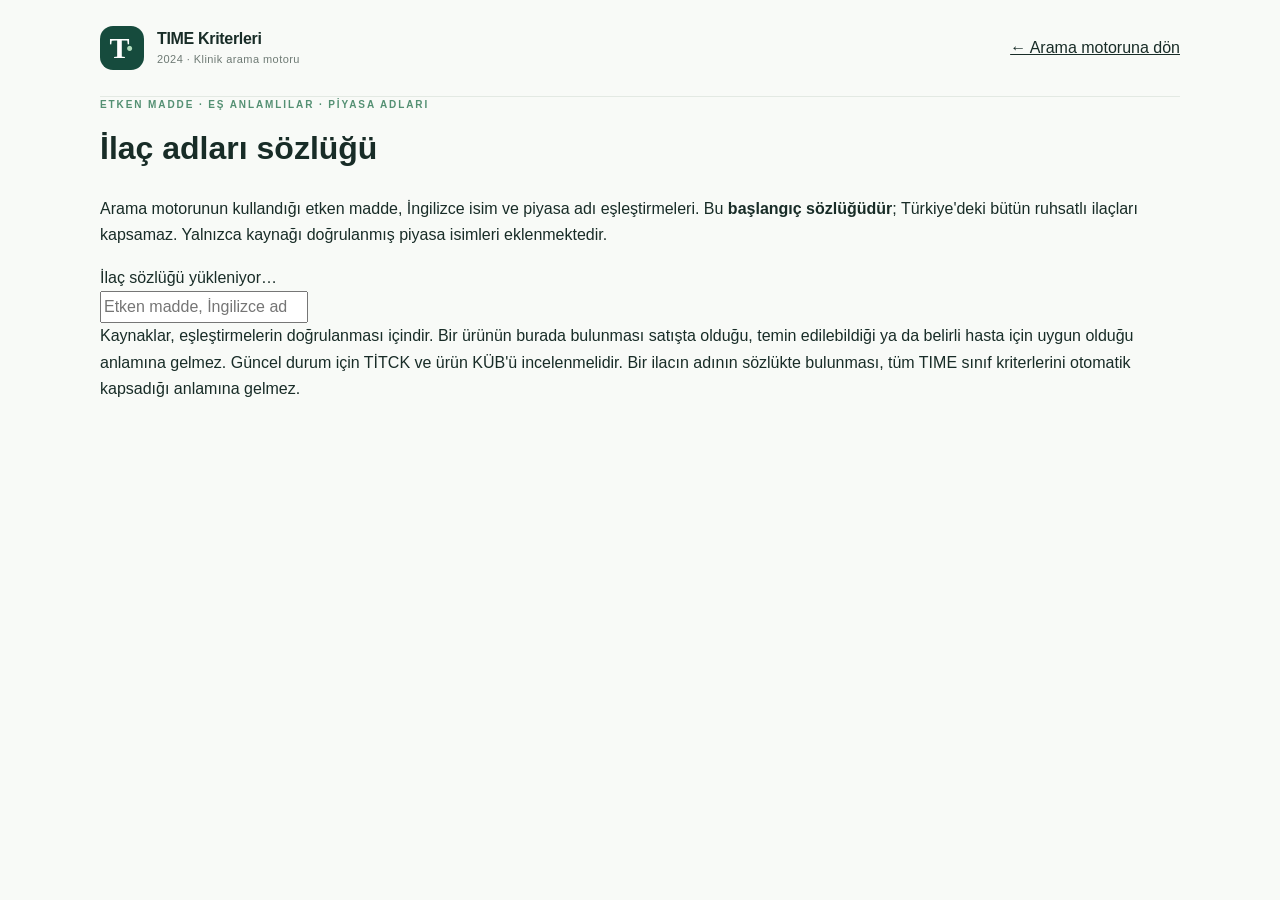
==== ilac-sozlugu.html @ 053f7eee "Add transparent browsable drug ingredient and brand directory" ====
<!doctype html>
<html lang="tr">
<head>
  <meta charset="utf-8">
  <meta name="viewport" content="width=device-width,initial-scale=1">
  <meta name="theme-color" content="#164b3d">
  <title>İlaç Adları Sözlüğü | TIME Kriterleri</title>
  <link rel="stylesheet" href="./styles.css">
  <script src="./directory.js" defer></script>
</head>
<body>
 <div class="page-shell">
  <header class="site-header">
   <a class="brand" href="./"><span class="brand-symbol" aria-hidden="true">T<span class="brand-dot">·</span></span><span class="brand-name"><strong>TIME Kriterleri</strong><small>2024 · Klinik arama motoru</small></span></a>
   <a class="directory-back" href="./">← Arama motoruna dön</a>
  </header>
  <main class="directory-main">
   <p class="eyebrow">ETKEN MADDE · EŞ ANLAMLILAR · PİYASA ADLARI</p>
   <h1 class="directory-title">İlaç adları sözlüğü</h1>
   <p class="directory-lead">Arama motorunun kullandığı etken madde, İngilizce isim ve piyasa adı eşleştirmeleri. Bu <strong>başlangıç sözlüğüdür</strong>; Türkiye'deki bütün ruhsatlı ilaçları kapsamaz. Yalnızca kaynağı doğrulanmış piyasa isimleri eklenmektedir.</p>
   <div class="directory-count" id="dictionary-count" aria-live="polite">İlaç sözlüğü yükleniyor…</div>
   <label class="sr-only" for="dictionary-search">İlaç sözlüğünde ara</label>
   <input id="dictionary-search" class="directory-input" type="search" placeholder="Etken madde, İngilizce ad veya piyasa adı ara...">
   <div id="dictionary-results" class="directory-results"></div>
   <p class="directory-caveat">Kaynaklar, eşleştirmelerin doğrulanması içindir. Bir ürünün burada bulunması satışta olduğu, temin edilebildiği ya da belirli hasta için uygun olduğu anlamına gelmez. Güncel durum için TİTCK ve ürün KÜB'ü incelenmelidir. Bir ilacın adının sözlükte bulunması, tüm TIME sınıf kriterlerini otomatik kapsadığı anlamına gelmez.</p>
  </main>
 </div>
</body>
</html>
---- styles.css ----
:root{color-scheme:light;--ink:#182c27;--muted:#6e7a74;--deep:#164b3d;--green:#167552;--green-wash:#edf7f1;--red:#a24742;--red-wash:#fdf0ee;--line:#e3e9e3;--paper:#f8faf7;--white:#fff;--shadow:0 12px 30px rgba(21,56,43,.055);font-family:Inter,ui-sans-serif,-apple-system,BlinkMacSystemFont,"Segoe UI",sans-serif;font-synthesis:none}
*{box-sizing:border-box}html{scroll-behavior:smooth}body{margin:0;background:var(--paper);color:var(--ink);line-height:1.65}button,input,select{font:inherit}button{cursor:pointer}a{color:inherit}button:focus-visible,a:focus-visible,input:focus-visible,select:focus-visible,summary:focus-visible{outline:3px solid #79bba5;outline-offset:3px}.sr-only{position:absolute;height:1px;width:1px;overflow:hidden;clip:rect(0,0,0,0);white-space:nowrap}.skip-link{position:absolute;z-index:999;top:-80px;left:16px;background:#fff;padding:12px}.skip-link:focus{top:12px}.page-shell{max-width:1150px;margin:auto;padding:0 35px}.site-header{display:flex;align-items:center;justify-content:space-between;padding:26px 0;border-bottom:1px solid var(--line)}.brand{display:inline-flex;align-items:center;gap:13px;text-decoration:none}.brand-symbol{height:44px;width:44px;border-radius:13px;background:var(--deep);color:#fff;display:flex;justify-content:center;align-items:center;font-family:Georgia,serif;font-weight:700;font-size:30px;line-height:1;letter-spacing:-4px;padding-right:5px}.brand-dot{font-size:31px;color:#b1ddbd}.brand-name{display:flex;flex-direction:column;line-height:1.25;gap:4px}.brand-name strong{font-size:16px;font-weight:760;letter-spacing:-.02em}.brand-name small{color:var(--muted);font-weight:500;font-size:11px;letter-spacing:.04em}.header-label{display:inline-flex;align-items:center;gap:9px;color:#607b6c;font-size:12px;font-weight:650}.header-label-dot{height:8px;width:8px;border-radius:50%;background:#59a785;box-shadow:0 0 0 4px #e7f3e9}
.hero{padding:78px 0 78px;max-width:820px;margin:auto;text-align:center}.hero-kicker{font-size:11px;letter-spacing:.2em;font-weight:800;color:var(--green);display:flex;align-items:center;justify-content:center;gap:12px}.kicker-line{display:inline-block;height:1px;width:23px;background:var(--green)}h1,h2,h3,p{margin-top:0}.hero h1{font-family:Georgia,"Times New Roman",serif;font-size:clamp(43px,6.1vw,71px);line-height:1.13;letter-spacing:-.047em;font-weight:500;margin:21px 0 21px}.hero h1 em{font-weight:400;color:var(--deep)}.hero-intro{max-width:660px;margin:0 auto 31px;color:#66766e;font-size:15px;line-height:1.82}.search-wrap{height:66px;display:flex;align-items:center;gap:13px;padding:0 17px 0 22px;box-shadow:0 16px 35px rgba(33,65,45,.08);background:#fff;border:1px solid #cdded5;border-radius:15px;transition:border-color .2s,box-shadow .2s}.search-wrap:focus-within{border-color:#348965;box-shadow:0 0 0 4px #dff1e7,0 16px 35px rgba(33,65,45,.07)}.search-icon{height:23px;width:23px;color:#4a9072;flex:none}#query{min-width:0;flex:1;background:transparent;border:0;outline:none;font-size:16px;color:var(--ink)}#query::-webkit-search-cancel-button{display:none}#query::placeholder{color:#98aaa0}.shortcut{font-family:inherit;font-size:11px;color:#84958b;border:1px solid #e2e9e2;border-radius:5px;padding:2px 7px;white-space:nowrap}.clear-button{background:#edf3ee;color:#536b5b;border:0;border-radius:8px;font-size:23px;width:32px;height:32px;line-height:25px}.example-line{display:flex;justify-content:center;align-items:center;gap:9px;flex-wrap:wrap;margin-top:17px;color:#8b988f;font-size:12px}.query-example{border:1px solid #e0e9e1;border-radius:100px;padding:4px 11px;color:#496956;background:#fff;font-size:12px}.query-example:hover{background:#eff7f0}
.library{padding-bottom:95px}.library-heading{display:flex;align-items:end;justify-content:space-between;gap:15px;margin-bottom:25px}.eyebrow{font-size:10px;letter-spacing:.19em;color:#549073;font-weight:800;margin-bottom:8px}.library-heading h2{font-family:Georgia,serif;letter-spacing:-.025em;font-weight:500;font-size:33px;line-height:1.2;margin:0}.source-label{font-size:12px;color:#89968d}.segment-bar{display:flex;flex-wrap:wrap;gap:8px;margin-bottom:22px}.segment{display:flex;align-items:center;gap:9px;border:1px solid #dee7df;background:#fff;padding:12px 18px;border-radius:11px;color:#63736a;font-size:13px;font-weight:700;transition:all .18s}.segment:hover{border-color:#accfbb}.segment.active{background:var(--deep);border-color:var(--deep);color:#fff;box-shadow:0 6px 15px rgba(20,75,61,.12)}.segment>span:last-child{border-radius:6px;background:rgba(25,75,56,.06);padding:1px 7px;font-size:11px}.segment.active>span:last-child{background:rgba(255,255,255,.15)}.segment-indicator{width:7px;height:7px;border-radius:50%;display:inline-block}.segment-indicator.stop{background:#d47f74}.segment-indicator.start{background:#5cbd87}.toolbar{min-height:60px;display:flex;align-items:end;gap:12px;margin-bottom:17px}.filter-label{font-size:11px;color:#6b8072;font-weight:700;display:flex;flex-direction:column;gap:4px}.filter-label select{border:1px solid #dfe7df;border-radius:9px;background:#fff;color:#345045;padding:10px 35px 10px 12px;font-size:13px;min-width:220px;max-width:300px;cursor:pointer}.result-count{margin:auto 0 10px auto;font-size:12px;color:#74847b;font-weight:600;white-space:nowrap}.results{display:grid;grid-template-columns:1fr;gap:14px}.criterion-card{scroll-margin-top:30px;border:1px solid #e3e9e3;background:#fff;border-radius:15px;padding:24px 27px 18px;box-shadow:var(--shadow);transition:border-color .18s,transform .18s}.criterion-card:hover{border-color:#c9d9ce;transform:translateY(-1px)}.criterion-header{display:flex;align-items:center;justify-content:space-between;gap:12px;flex-wrap:wrap;margin-bottom:16px}.criterion-heading{display:flex;align-items:center;flex-wrap:wrap;gap:10px}.type-tag{font-size:10px;border-radius:6px;letter-spacing:.05em;font-weight:850;padding:5px 9px;line-height:1.2}.type-tag.stop{background:var(--red-wash);color:var(--red)}.type-tag.start{background:var(--green-wash);color:var(--green)}.criterion-code{font-weight:820;letter-spacing:-.015em;font-size:15px;color:#284338}.criterion-meta{font-size:11px;color:#89958d;font-weight:600}.criterion-text{font-size:14px;line-height:1.82;color:#283d34;margin:0 0 14px;white-space:normal}.note-block{border-left:3px solid #b0cbbb;background:#f6faf6;border-radius:0 8px 8px 0;padding:11px 16px;margin:16px 0;font-size:12px;line-height:1.75;color:#52695b}.note-heading{font-size:10px;letter-spacing:.08em;text-transform:uppercase;color:#517b60;font-weight:850;margin:0 0 6px}.note-block ul{margin:0;padding-left:18px}.note-block li+li{margin-top:6px}.card-bottom{border-top:1px solid #edf0ec;margin-top:15px;padding-top:12px;display:flex;justify-content:space-between;align-items:center;gap:10px;flex-wrap:wrap}.reference-detail summary{list-style:none;color:#567664;font-size:12px;font-weight:650;cursor:pointer}.reference-detail summary::-webkit-details-marker{display:none}.reference-detail summary:after{content:"  +";font-weight:800}.reference-detail[open] summary:after{content:"  −"}.reference-detail[open]{flex-basis:100%;order:3}.references{margin:13px 0 8px;padding-left:20px;font-size:11px;line-height:1.6;color:#6f8274;word-break:break-word}.references li+li{margin-top:7px}.card-actions{display:flex;align-items:center;gap:14px}.card-action{border:0;background:transparent;color:#5d796a;font-size:11px;font-weight:700;padding:6px 0}.card-action:hover{text-decoration:underline;color:var(--deep)}.copy-feedback{font-size:11px;color:var(--green);font-weight:650}.show-more{display:block;margin:27px auto 0;border:1px solid #b9cdbf;border-radius:11px;padding:12px 24px;background:#fff;color:var(--deep);font-size:13px;font-weight:750}.show-more:hover{background:#ecf7f0}.show-more[hidden],.clear-button[hidden]{display:none}.empty-state{text-align:center;padding:55px 20px;border:1px dashed #cfddd0;background:#fff;border-radius:14px}.empty-icon{font-family:Georgia,serif;font-size:40px;color:#9abca6}.empty-state h3{font-size:18px;font-weight:700;margin-bottom:6px}.empty-state p{color:#7a887e;font-size:13px;margin:0}.site-footer{padding:28px 0 45px;border-top:1px solid var(--line);display:grid;grid-template-columns:1fr 1.4fr;gap:35px;color:#75847a;font-size:12px}.site-footer strong{color:#385749}.site-footer p{margin:5px 0 0}.disclaimer{font-size:11px;line-height:1.7}
@media(max-width:760px){.page-shell{padding:0 19px}.site-header{padding:18px 0}.header-label{display:none}.hero{padding:63px 0 55px}.hero h1{font-size:clamp(42px,9vw,60px)}.hero-intro{font-size:14px}.shortcut{display:none}.search-wrap{height:61px}.library-heading{align-items:start;flex-direction:column}.library-heading h2{font-size:29px}.toolbar{flex-wrap:wrap;align-items:end}.filter-label{flex:1;min-width:150px}.filter-label select{min-width:0;max-width:none;width:100%}.result-count{flex-basis:100%;margin:3px 0 0}.segment{flex:1;justify-content:center;padding:11px 10px;min-width:110px}.criterion-card{padding:20px 18px 14px}.criterion-header{align-items:start}.criterion-meta{width:100%}.site-footer{grid-template-columns:1fr;gap:18px}.library{padding-bottom:65px}}
@media(max-width:480px){.brand-name strong{font-size:15px}.brand-symbol{height:39px;width:39px}.segment{font-size:11px;gap:5px;min-width:0}.segment>span:last-child{font-size:10px;padding:1px 4px}.criterion-text{font-size:13.5px}.search-wrap{padding:0 14px}.card-actions{gap:10px}}
@media(prefers-reduced-motion:reduce){html{scroll-behavior:auto}*,*::before,*::after{transition:none!important}}

/* Search suggestions, intentionally styled as choices rather than silent corrections. */
.hero{position:relative}
.suggestions{position:relative;z-index:4;text-align:left;max-width:820px;margin:7px 0 0;background:#fff;border:1px solid #d4e5d9;border-radius:12px;box-shadow:0 15px 30px rgba(24,56,37,.08);overflow:hidden}
.suggestions[hidden],.match-note[hidden]{display:none}
.suggestions-caption{font-size:10px;letter-spacing:.12em;font-weight:800;color:#739382;padding:13px 17px 6px}
.suggestion-option{border:0;border-top:1px solid #f0f3ef;display:flex;align-items:center;justify-content:space-between;gap:10px;background:#fff;padding:10px 17px;width:100%;text-align:left;color:#214c38}
.suggestion-option strong{font-size:13px}
.suggestion-option small{font-size:11px;color:#718779}
.suggestion-option:hover,.suggestion-option:focus-visible{background:#eef7f0}
.match-note{border:1px solid #d2e5d9;border-radius:11px;padding:12px 15px;background:#eff7f1;color:#365d49;margin:-1px 0 16px;font-size:13px;line-height:1.7}
.match-note strong{color:#20543d}
.did-you-mean{margin-left:8px;margin-bottom:3px;border:1px solid #a8c8b3;background:#fff;color:#1d6944;padding:4px 10px;border-radius:7px;font-weight:700;font-size:12px}
.did-you-mean:hover{background:#dbefdf}
@media(max-width:760px){.suggestion-option{align-items:start;flex-direction:column;gap:1px}.suggestion-option small{font-size:10px}}
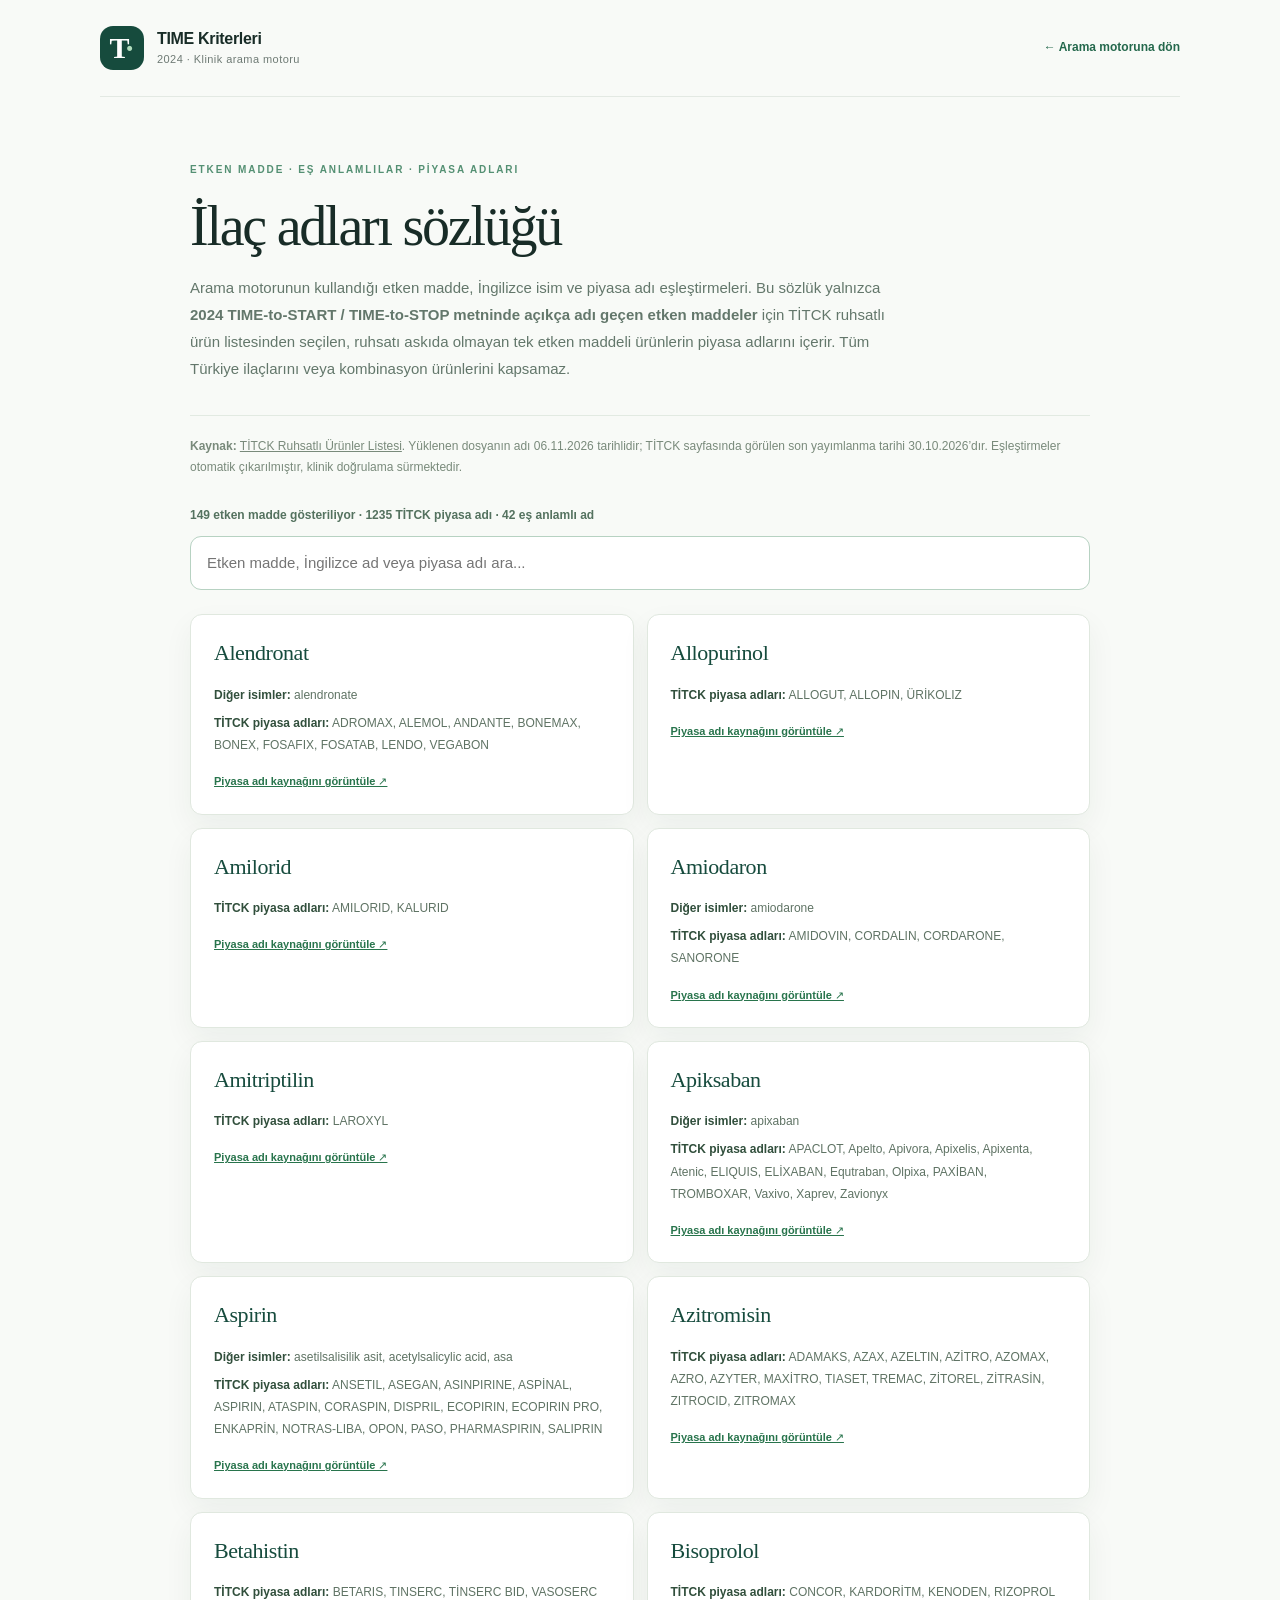
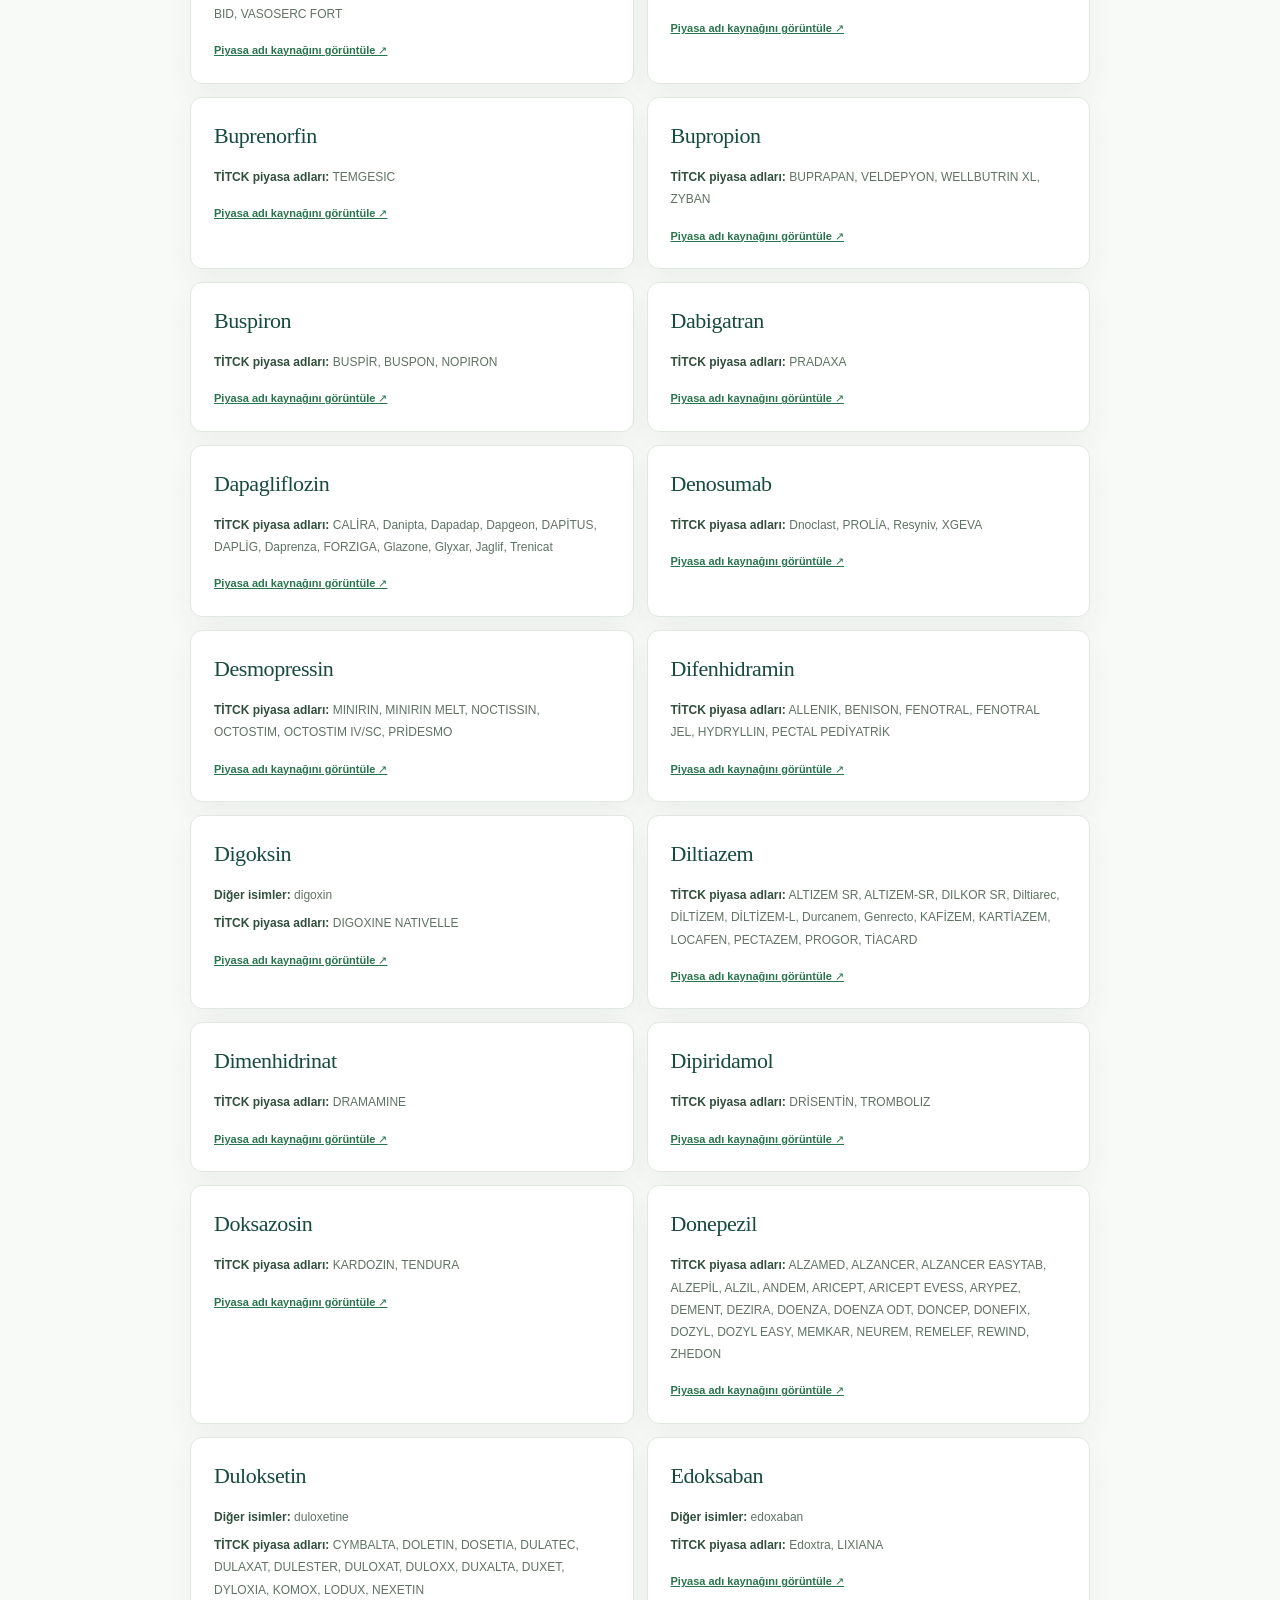
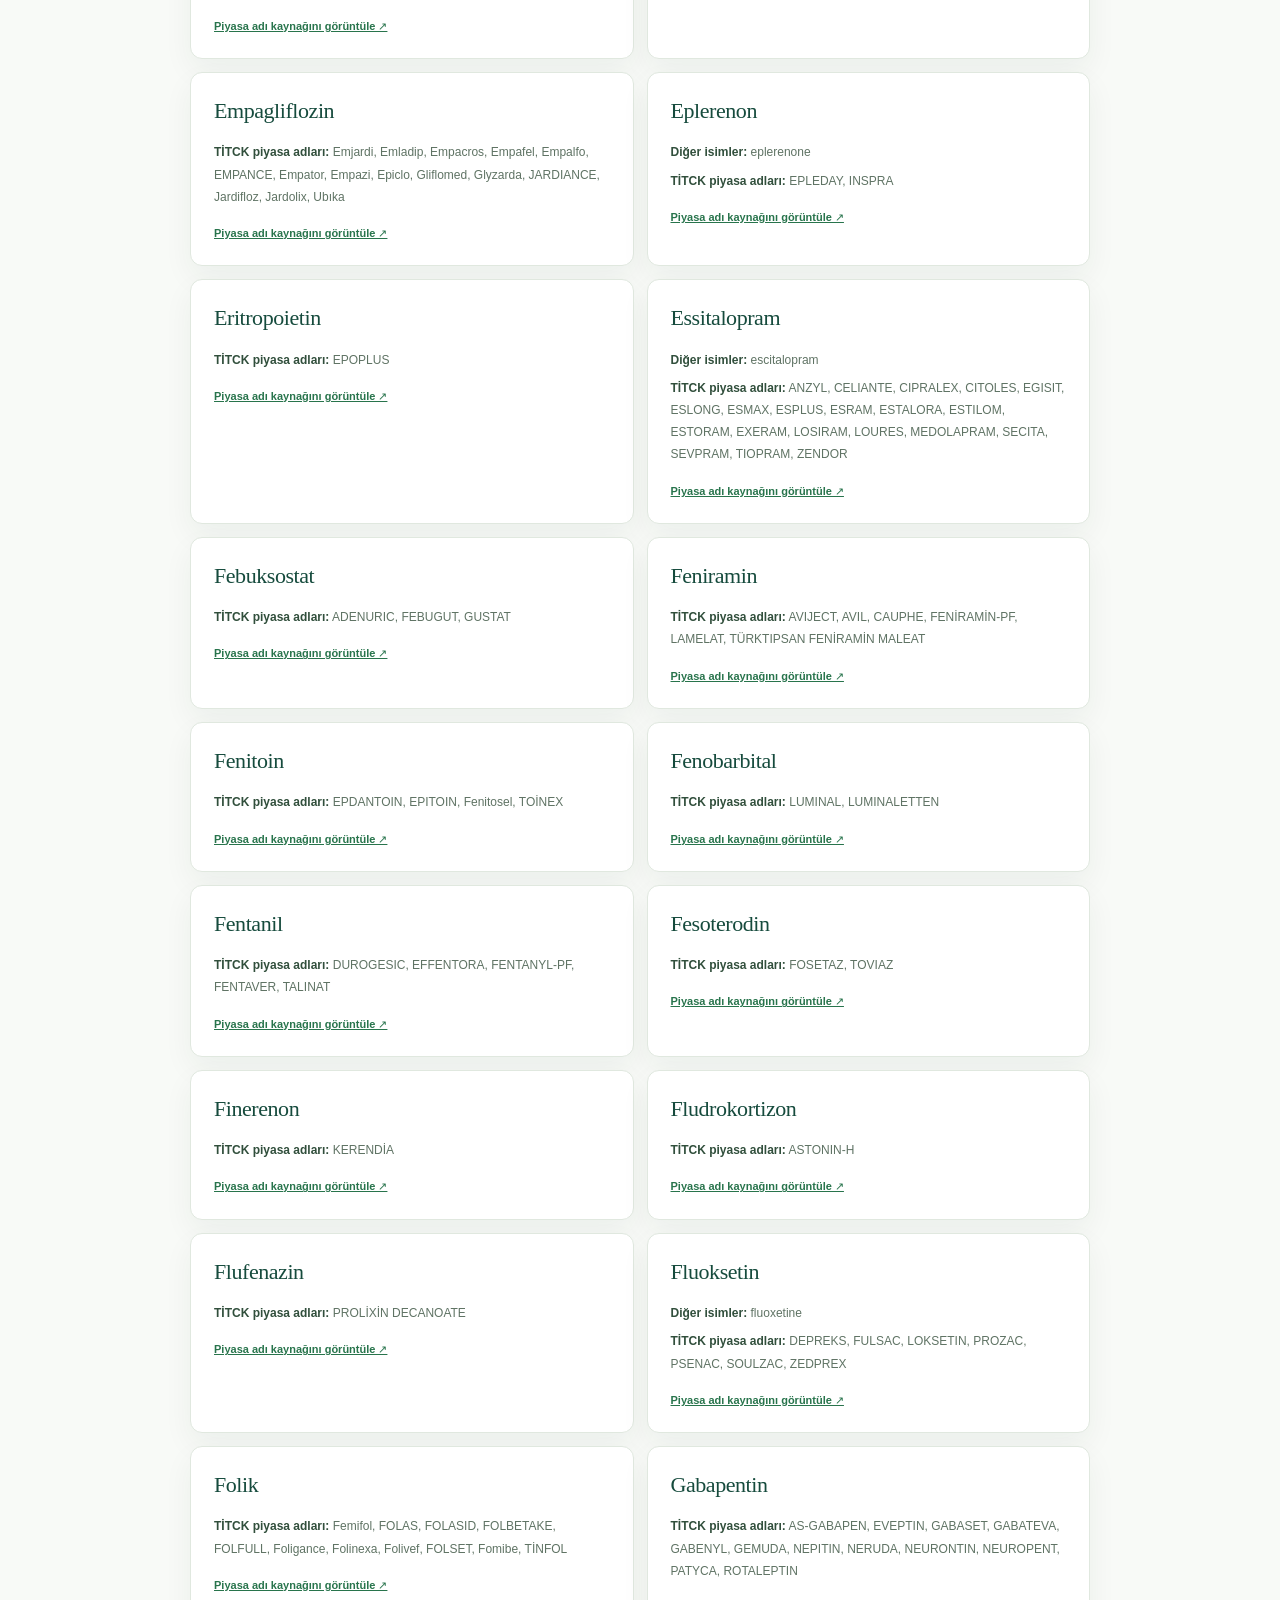
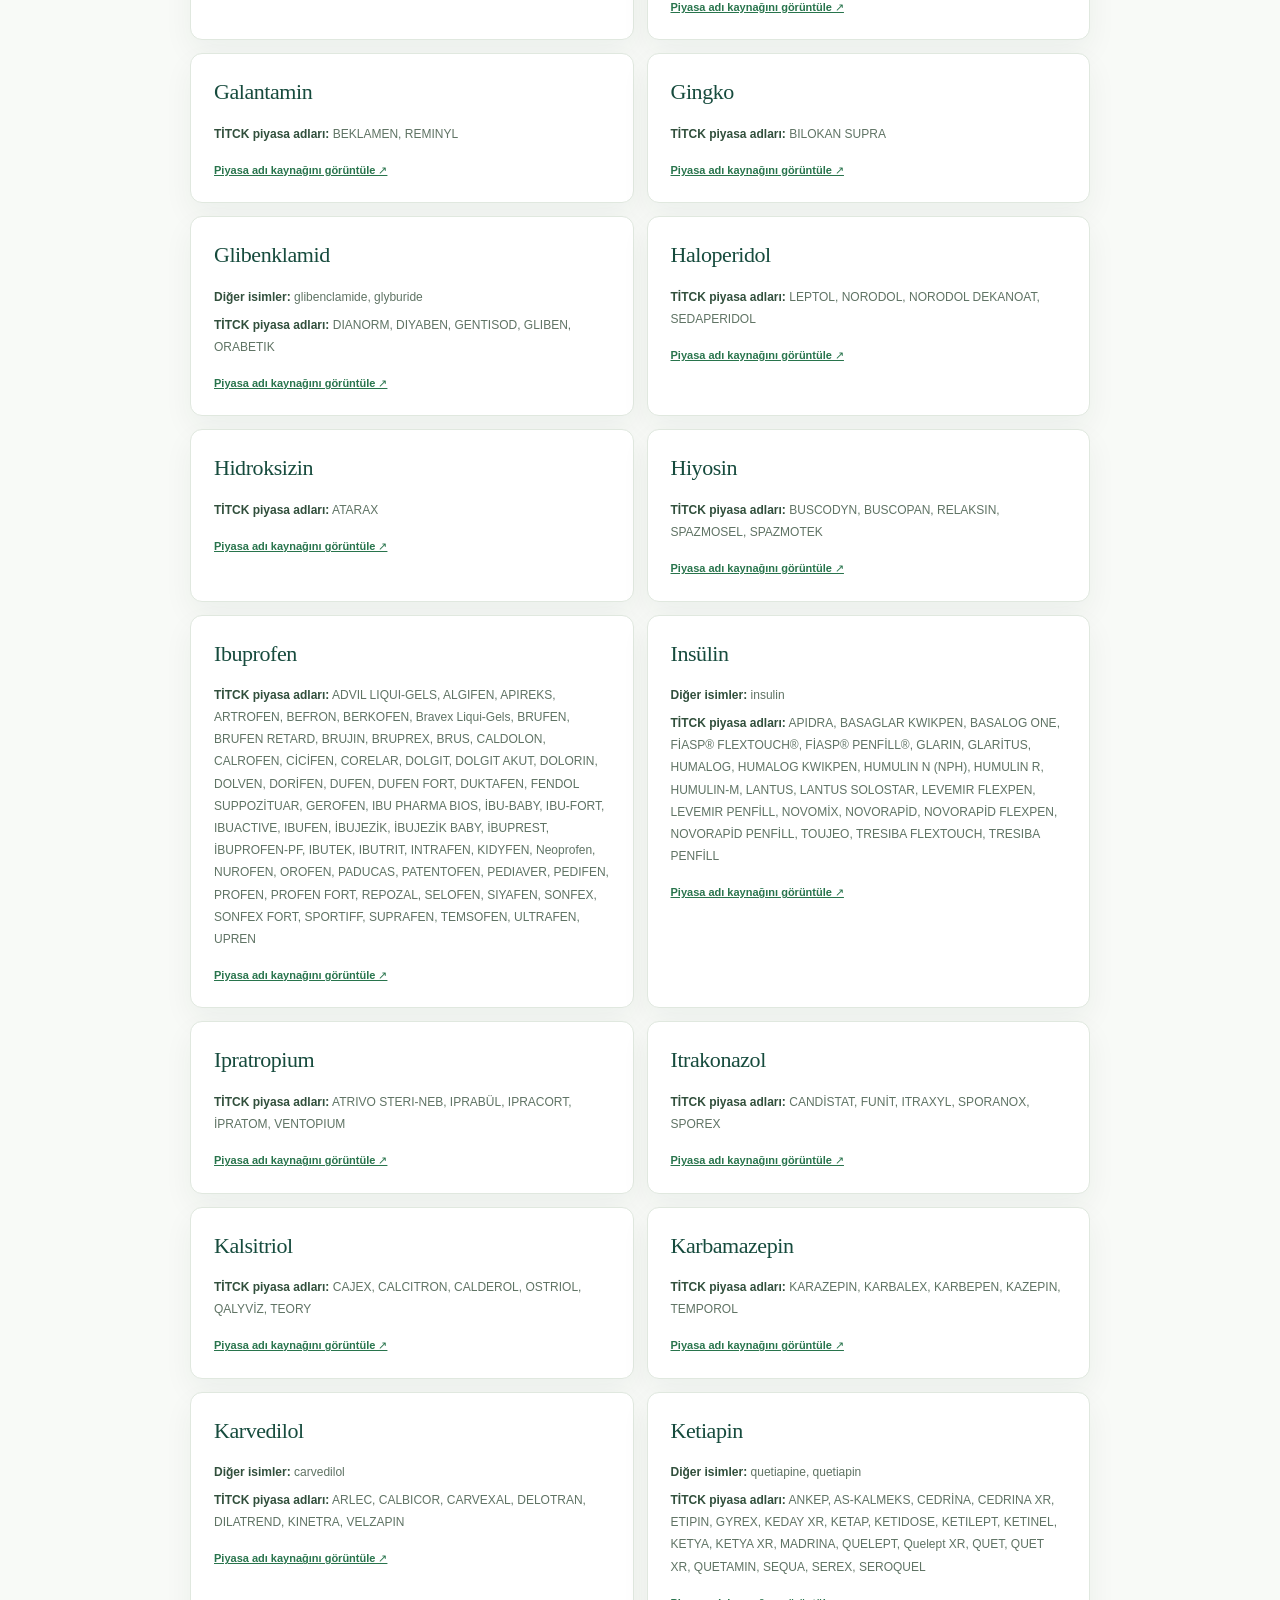
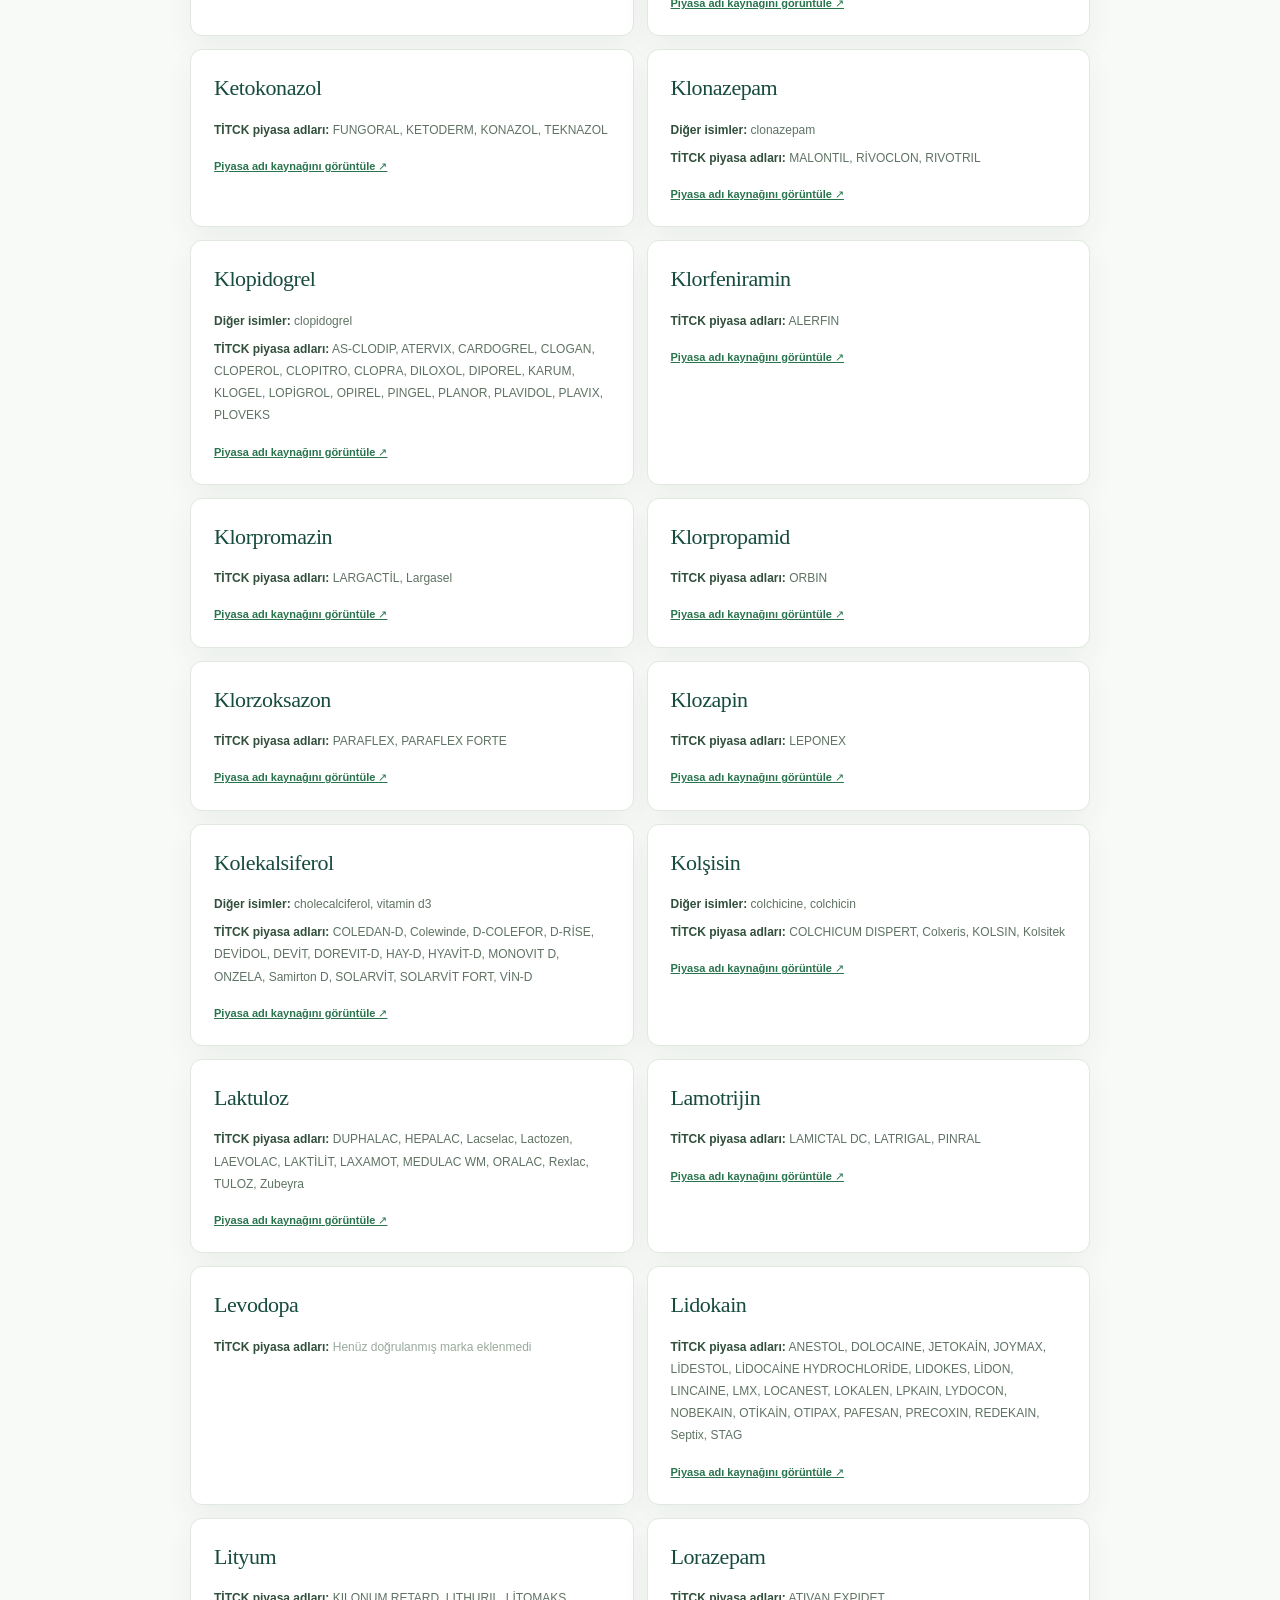
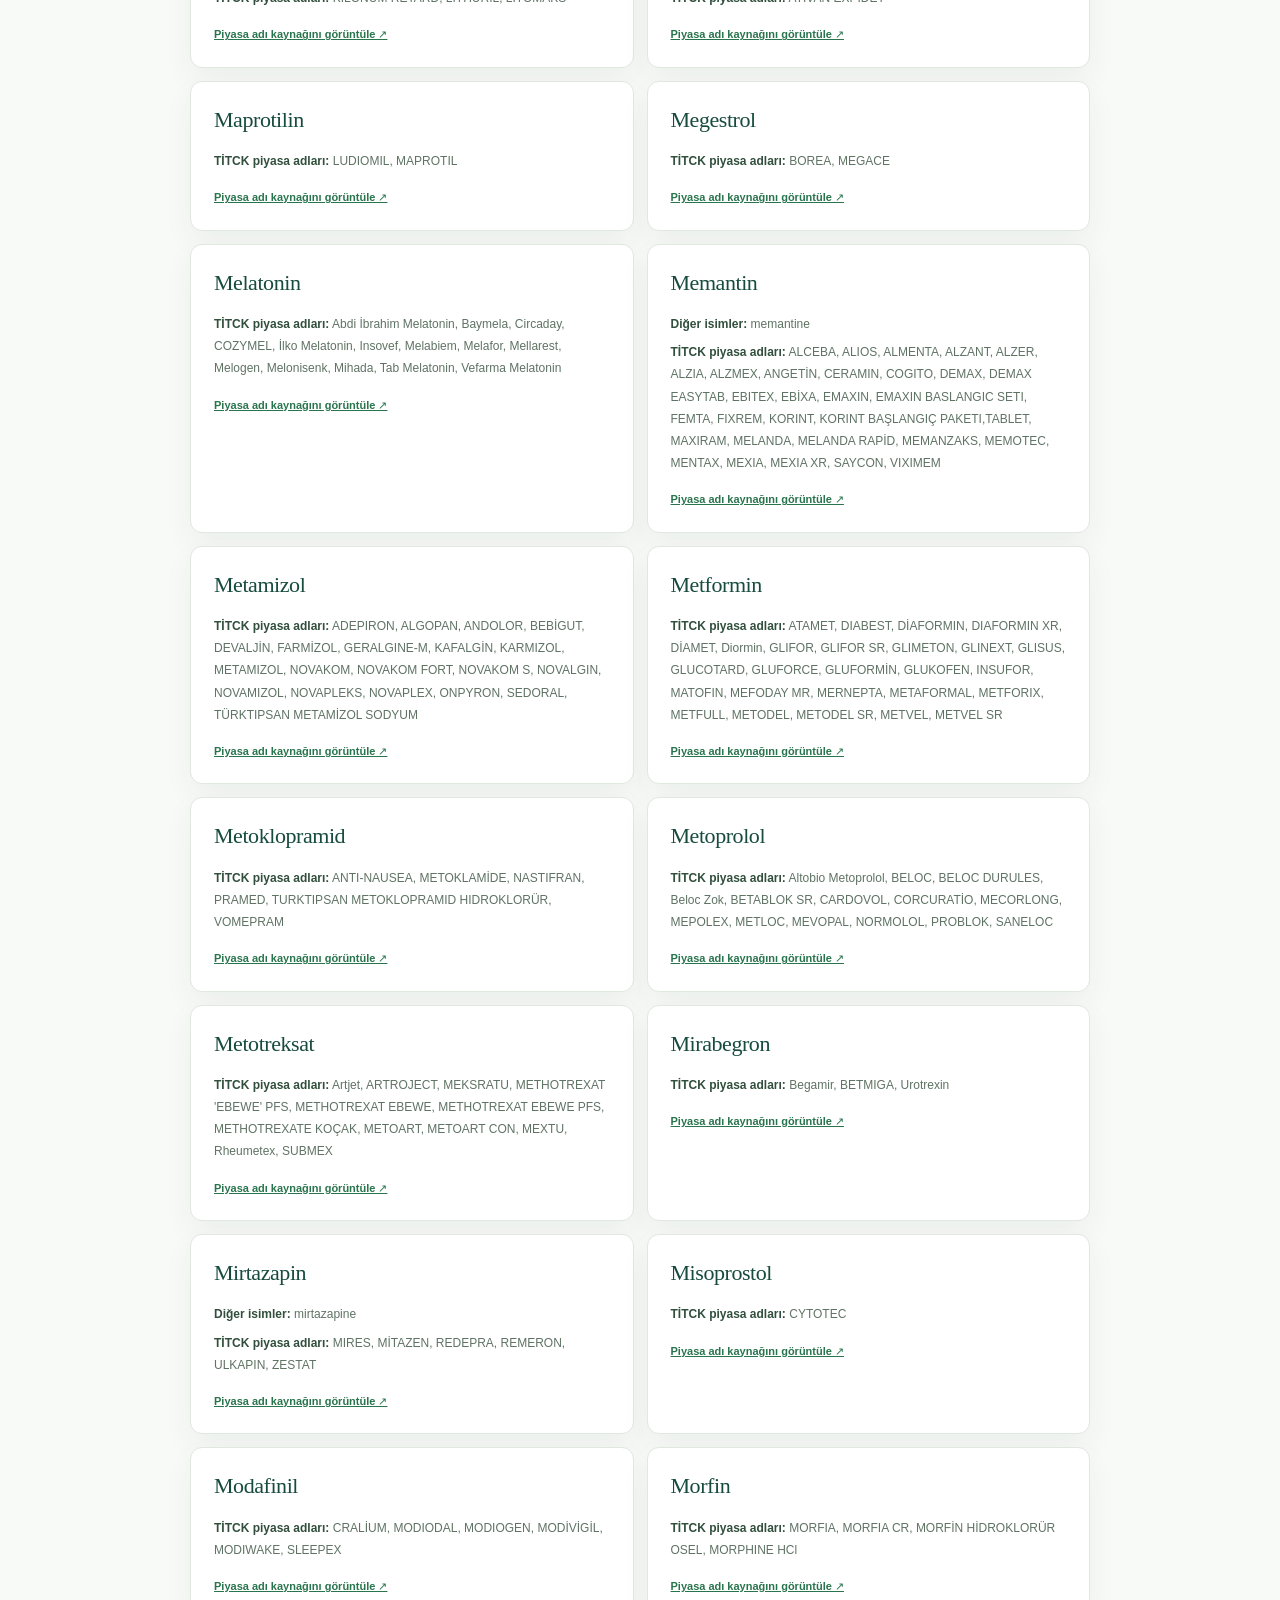
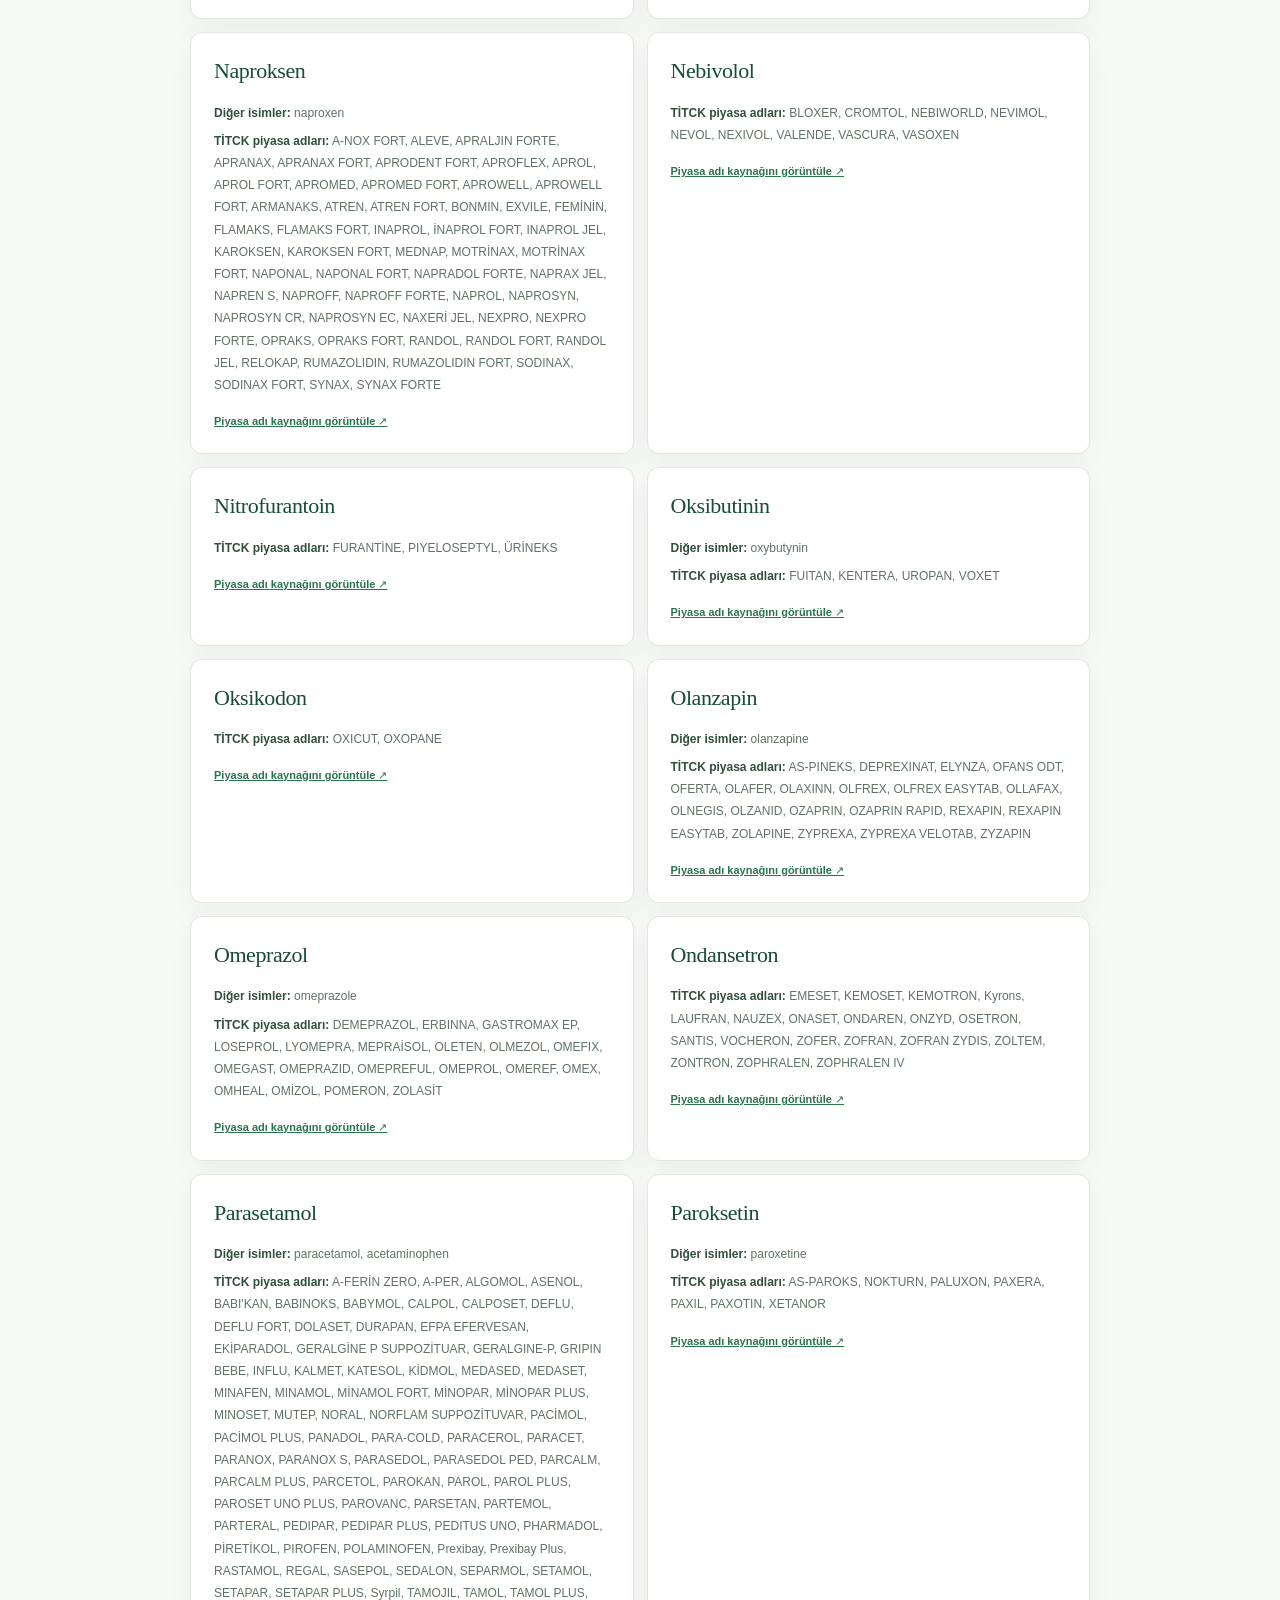
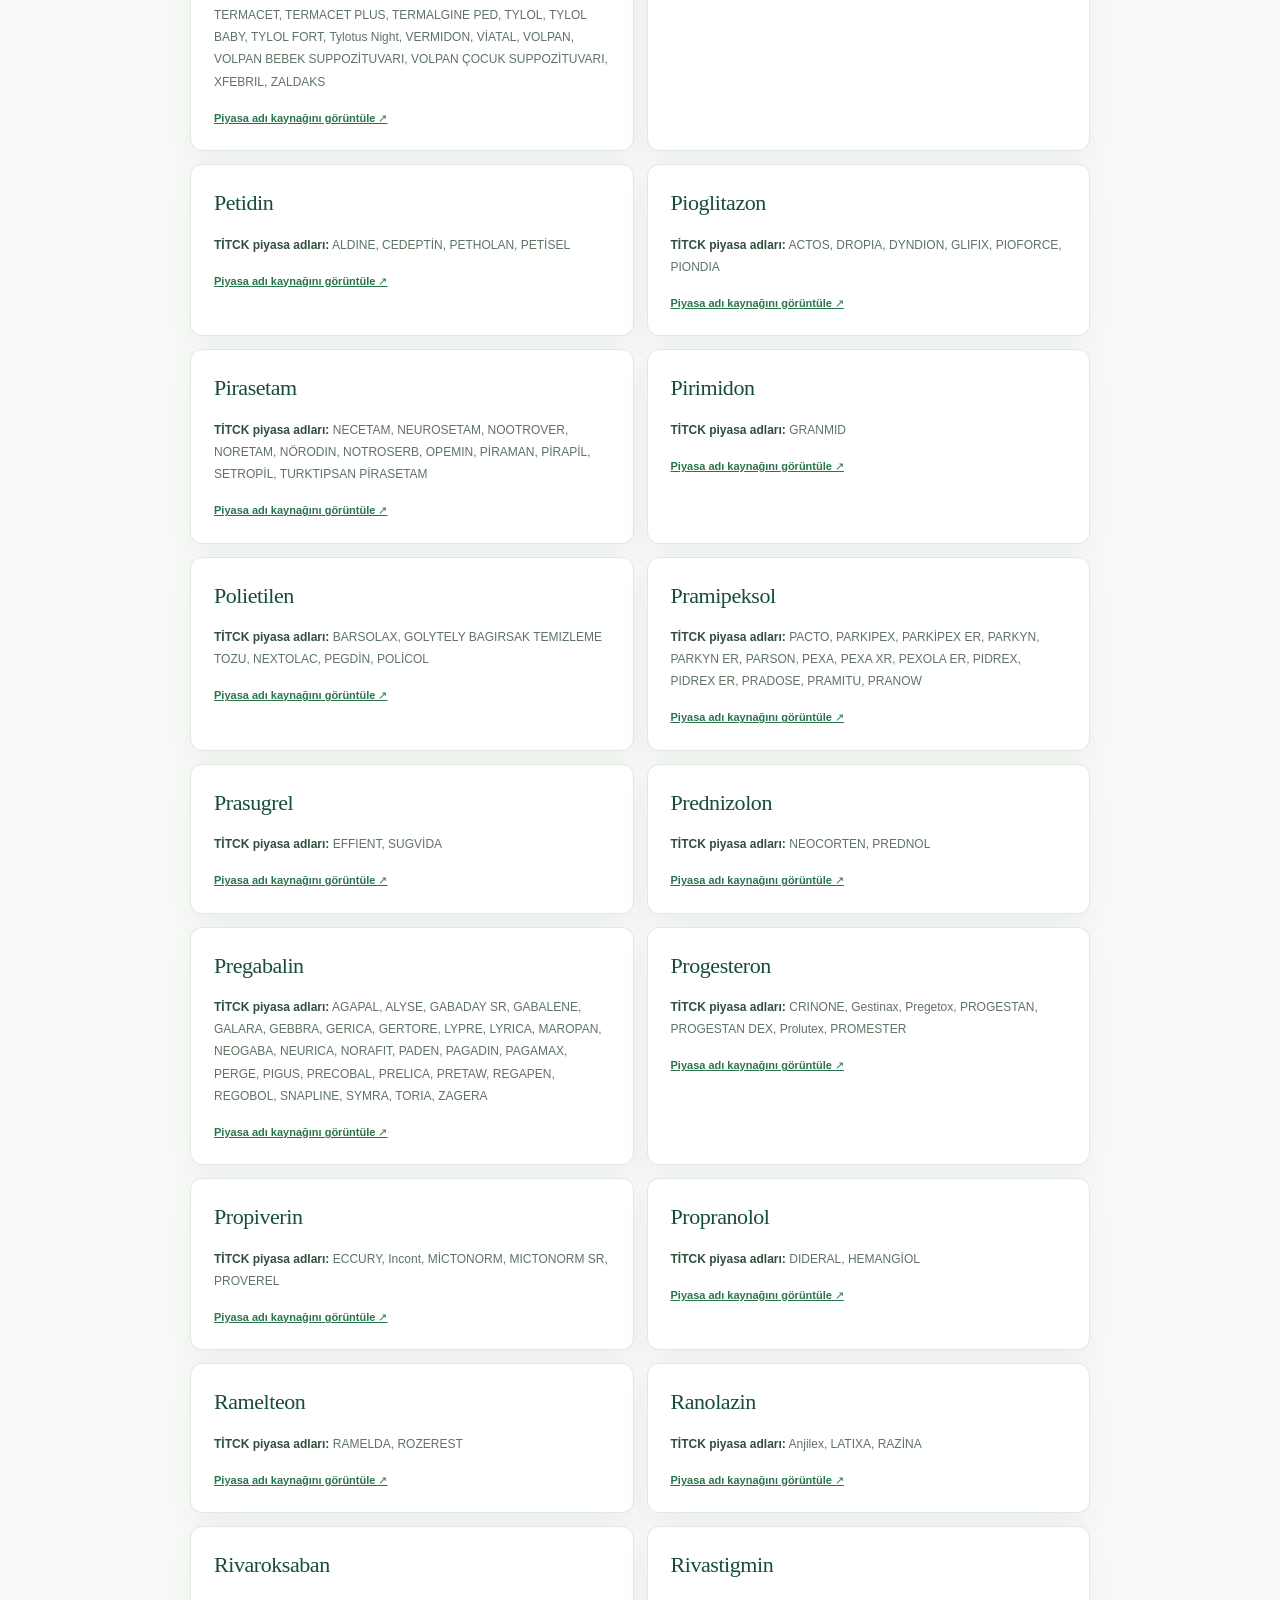
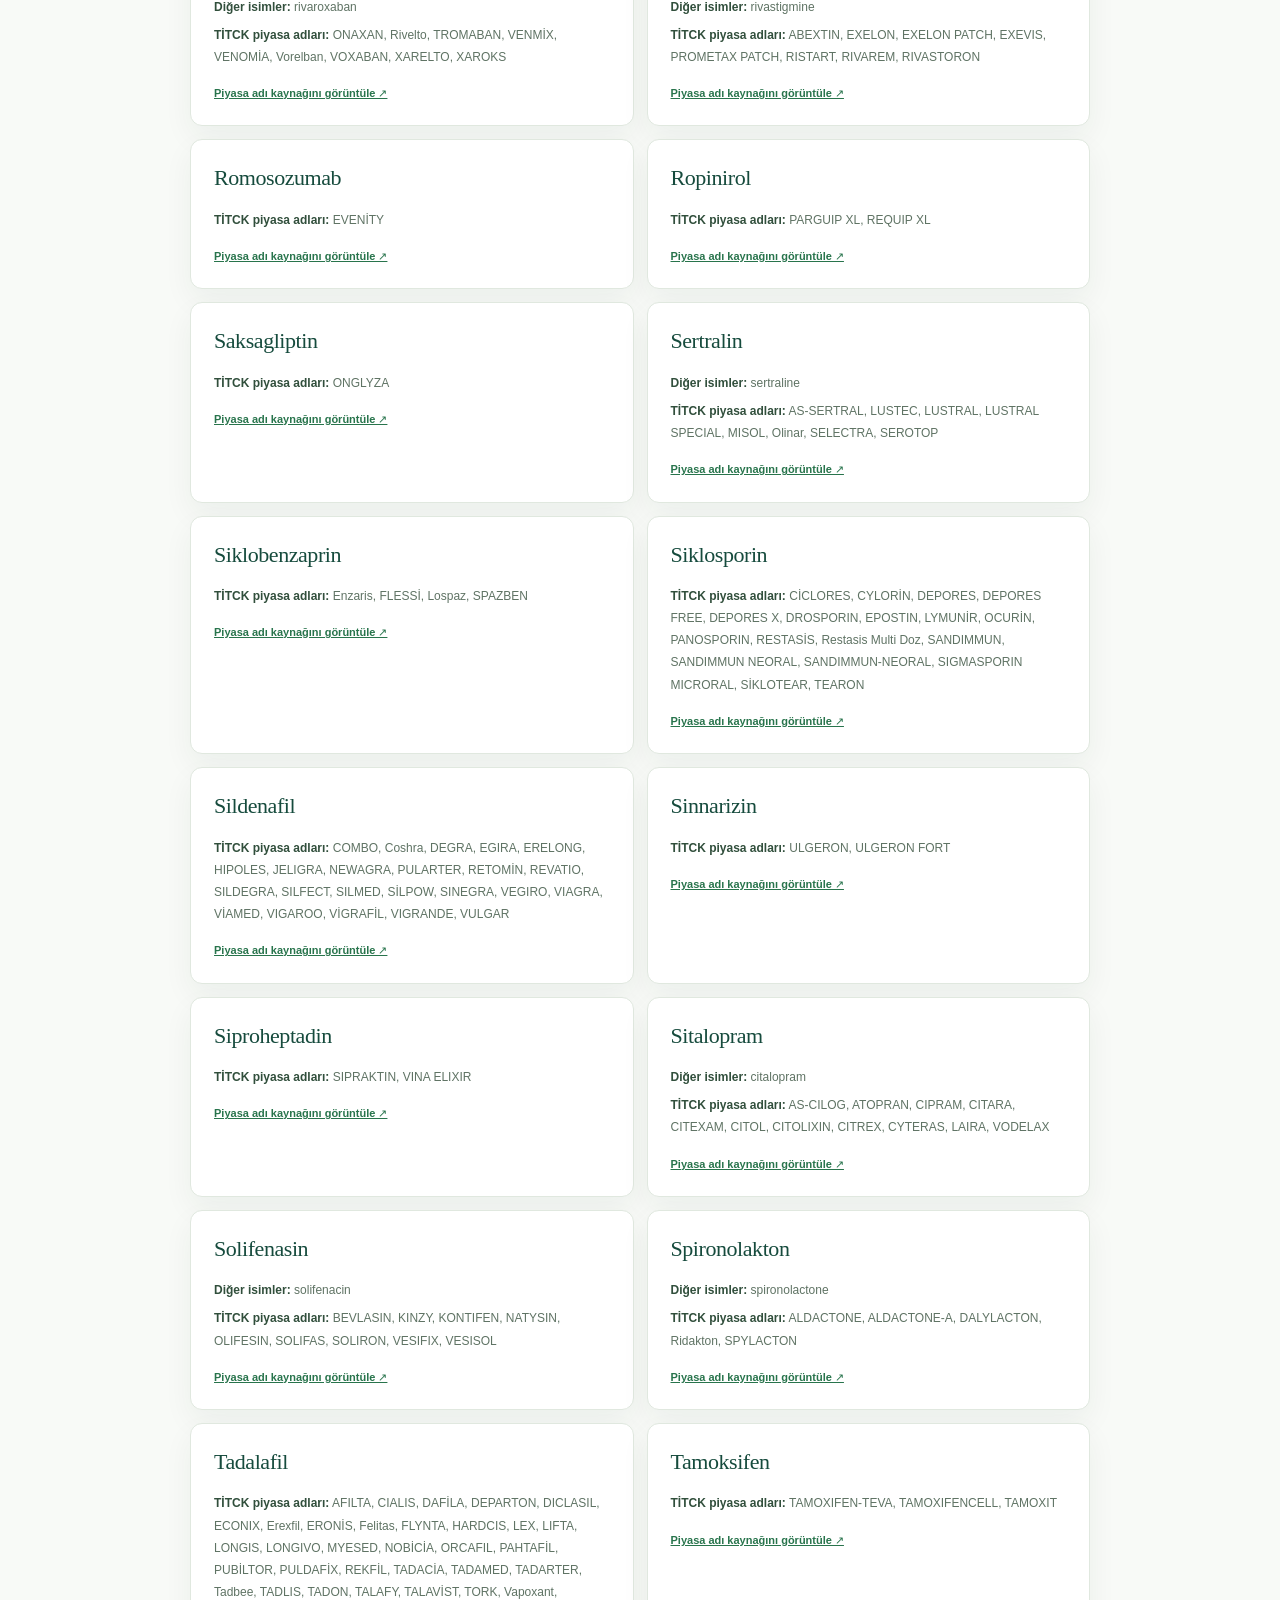
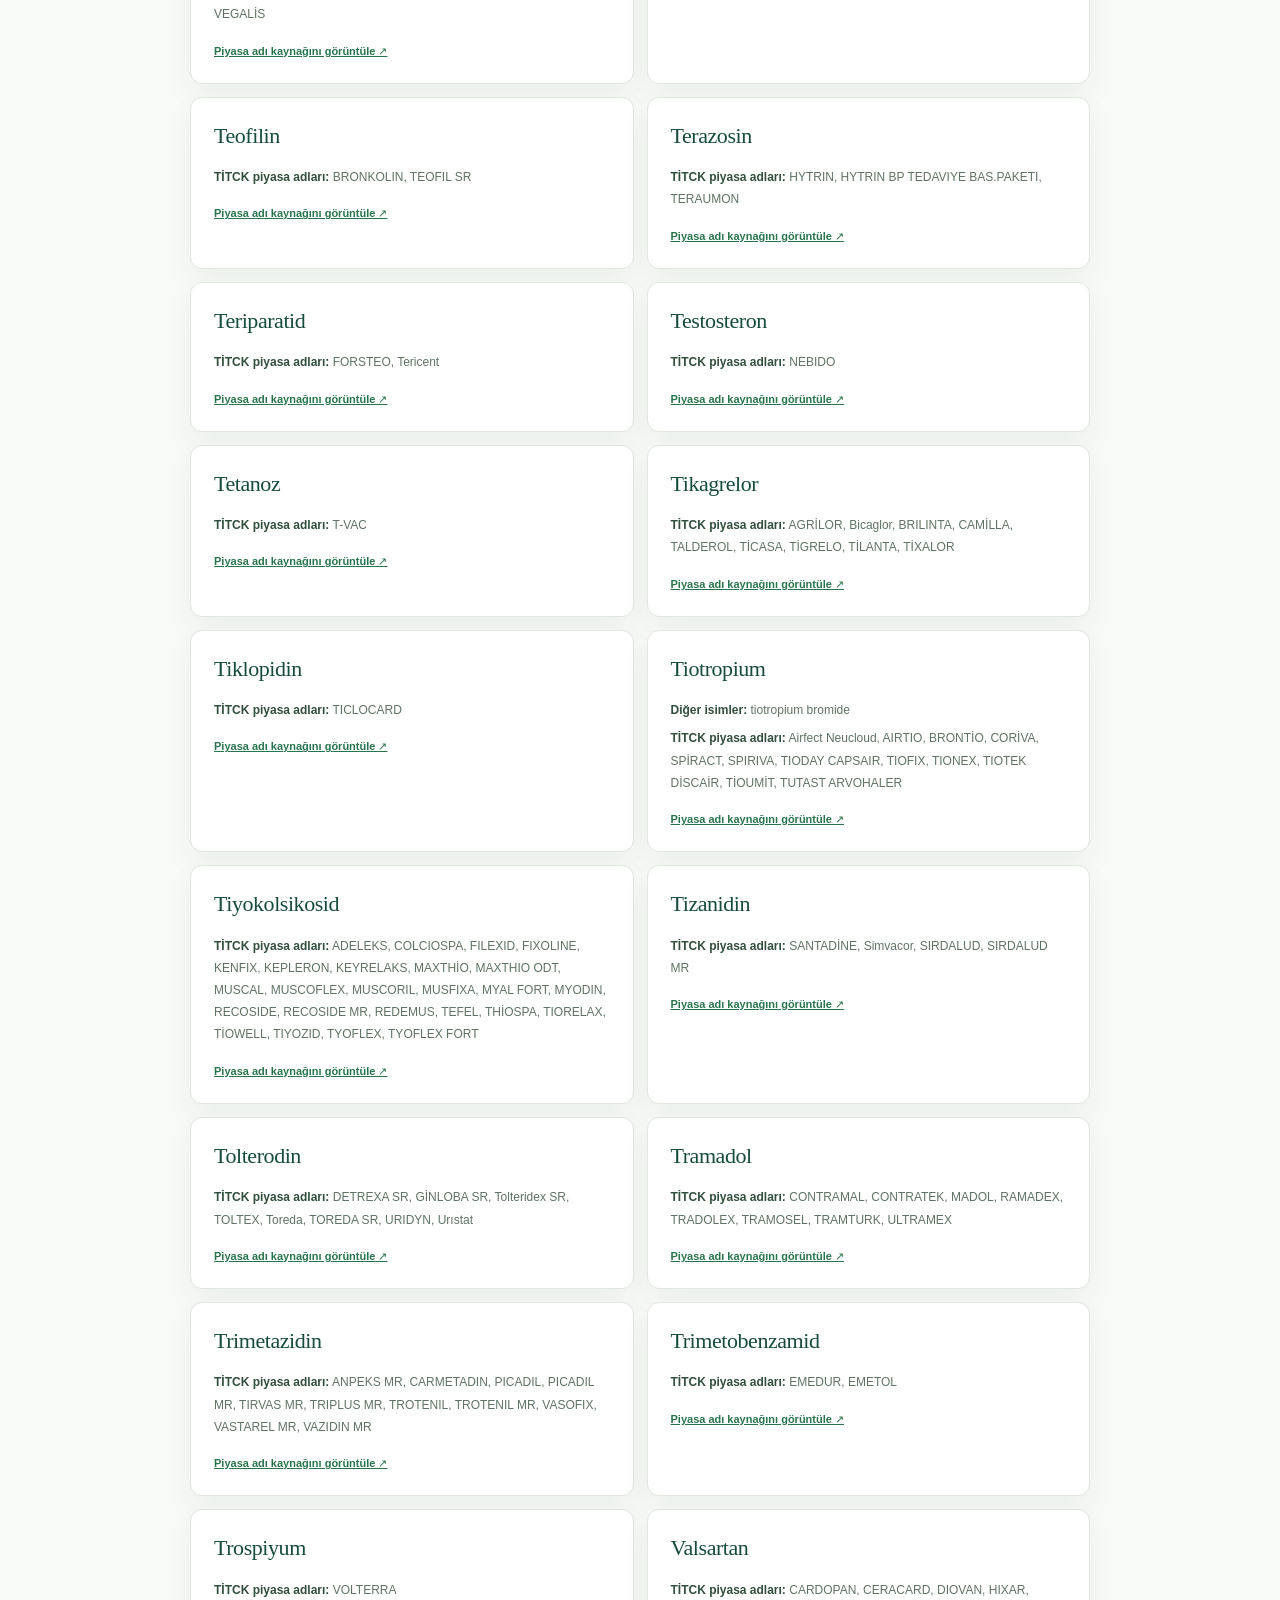
==== commit 668690bf: "Explain TIME-only scope and TİTCK attribution on drug directory" ====
--- a/ilac-sozlugu.html
+++ b/ilac-sozlugu.html
@@ -17,7 +17,8 @@
   <main class="directory-main">
    <p class="eyebrow">ETKEN MADDE · EŞ ANLAMLILAR · PİYASA ADLARI</p>
    <h1 class="directory-title">İlaç adları sözlüğü</h1>
-   <p class="directory-lead">Arama motorunun kullandığı etken madde, İngilizce isim ve piyasa adı eşleştirmeleri. Bu <strong>başlangıç sözlüğüdür</strong>; Türkiye'deki bütün ruhsatlı ilaçları kapsamaz. Yalnızca kaynağı doğrulanmış piyasa isimleri eklenmektedir.</p>
+   <p class="directory-lead">Arama motorunun kullandığı etken madde, İngilizce isim ve piyasa adı eşleştirmeleri. Bu sözlük yalnızca <strong>2024 TIME-to-START / TIME-to-STOP metninde açıkça adı geçen etken maddeler</strong> için TİTCK ruhsatlı ürün listesinden seçilen, ruhsatı askıda olmayan tek etken maddeli ürünlerin piyasa adlarını içerir. Tüm Türkiye ilaçlarını veya kombinasyon ürünlerini kapsamaz.</p>
+   <p class="directory-caveat"><strong>Kaynak:</strong> <a href="https://www.titck.gov.tr/dinamikmodul/85" target="_blank" rel="noopener noreferrer">TİTCK Ruhsatlı Ürünler Listesi</a>. Yüklenen dosyanın adı 06.11.2026 tarihlidir; TİTCK sayfasında görülen son yayımlanma tarihi 30.10.2026’dır. Eşleştirmeler otomatik çıkarılmıştır, klinik doğrulama sürmektedir.</p>
    <div class="directory-count" id="dictionary-count" aria-live="polite">İlaç sözlüğü yükleniyor…</div>
    <label class="sr-only" for="dictionary-search">İlaç sözlüğünde ara</label>
    <input id="dictionary-search" class="directory-input" type="search" placeholder="Etken madde, İngilizce ad veya piyasa adı ara...">
--- a/styles.css
+++ b/styles.css
@@ -20,3 +20,7 @@
 .did-you-mean{margin-left:8px;margin-bottom:3px;border:1px solid #a8c8b3;background:#fff;color:#1d6944;padding:4px 10px;border-radius:7px;font-weight:700;font-size:12px}
 .did-you-mean:hover{background:#dbefdf}
 @media(max-width:760px){.suggestion-option{align-items:start;flex-direction:column;gap:1px}.suggestion-option small{font-size:10px}}
+
+.header-navigation{display:flex;gap:23px;align-items:center}.directory-link,.directory-back{text-decoration:none;color:#24684c;font-size:12px;font-weight:760}.directory-link:hover,.directory-back:hover{text-decoration:underline}
+.directory-main{padding:65px 0 85px;max-width:900px;margin:auto}.directory-title{font-family:Georgia,serif;font-size:clamp(36px,6vw,56px);line-height:1.2;font-weight:500;letter-spacing:-.04em;margin:14px 0}.directory-lead{font-size:15px;color:#63776b;line-height:1.8;max-width:700px}.directory-count{font-size:12px;color:#54725f;font-weight:750;margin:27px 0 10px}.directory-input{display:block;width:100%;border:1px solid #b7d2c2;border-radius:11px;background:#fff;font-size:15px;color:#234936;padding:14px 16px;margin-bottom:24px;outline-offset:2px}.directory-results{display:grid;grid-template-columns:repeat(2,minmax(0,1fr));gap:13px}.directory-item{background:#fff;border:1px solid #e0e8df;border-radius:12px;padding:20px 23px;box-shadow:var(--shadow)}.directory-item h2{font-family:Georgia,serif;font-size:22px;letter-spacing:-.02em;font-weight:500;margin:0 0 12px;text-transform:capitalize;color:#164b3d}.directory-item p{font-size:12px;line-height:1.85;margin:6px 0;color:#5f7364;overflow-wrap:anywhere}.directory-item p strong{color:#314f3c}.directory-item>a{font-size:11px;color:#28744c;display:inline-block;margin-top:10px;font-weight:700}.directory-muted{color:#9aaa9d}.directory-caveat{margin-top:33px;border-top:1px solid #e2eae2;padding-top:20px;font-size:12px;line-height:1.8;color:#798a7b}
+@media(max-width:760px){.directory-results{grid-template-columns:1fr}.header-navigation{gap:6px}.directory-main{padding-top:50px}.directory-link{font-size:11px}}
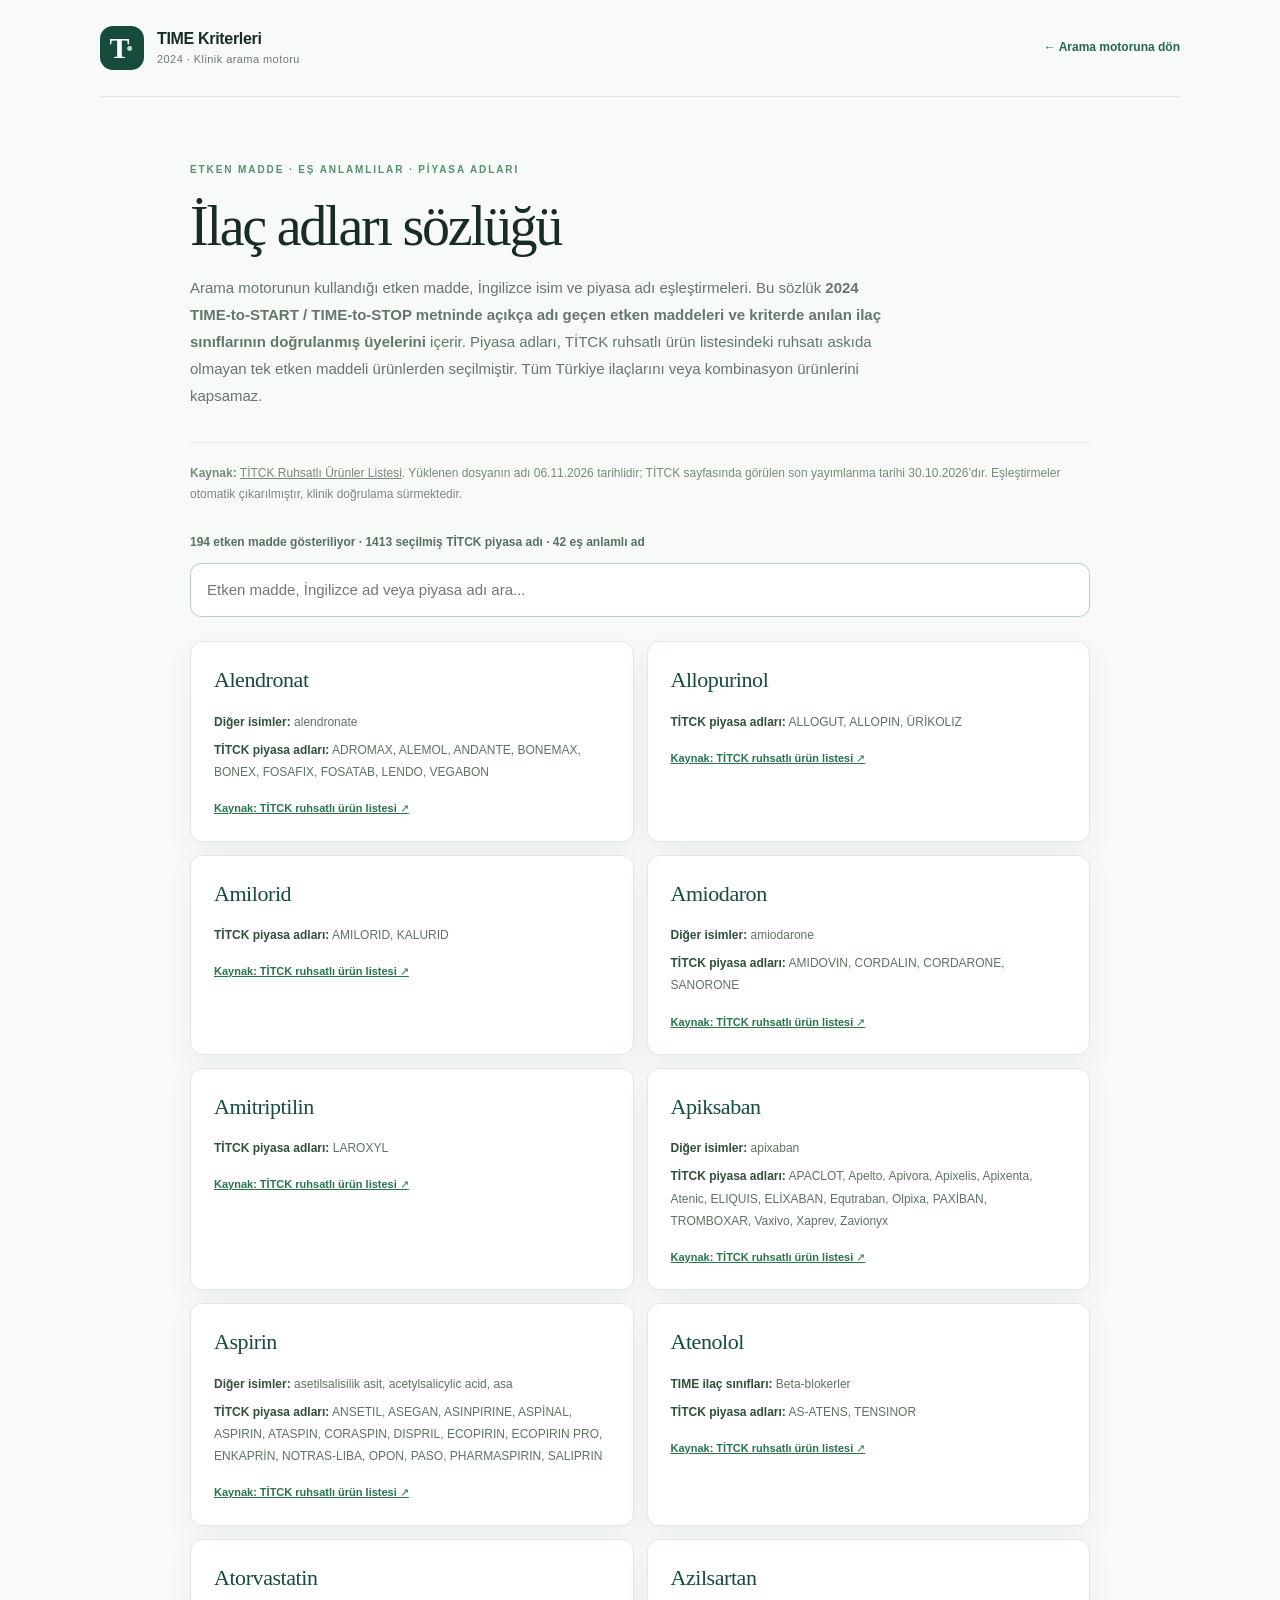
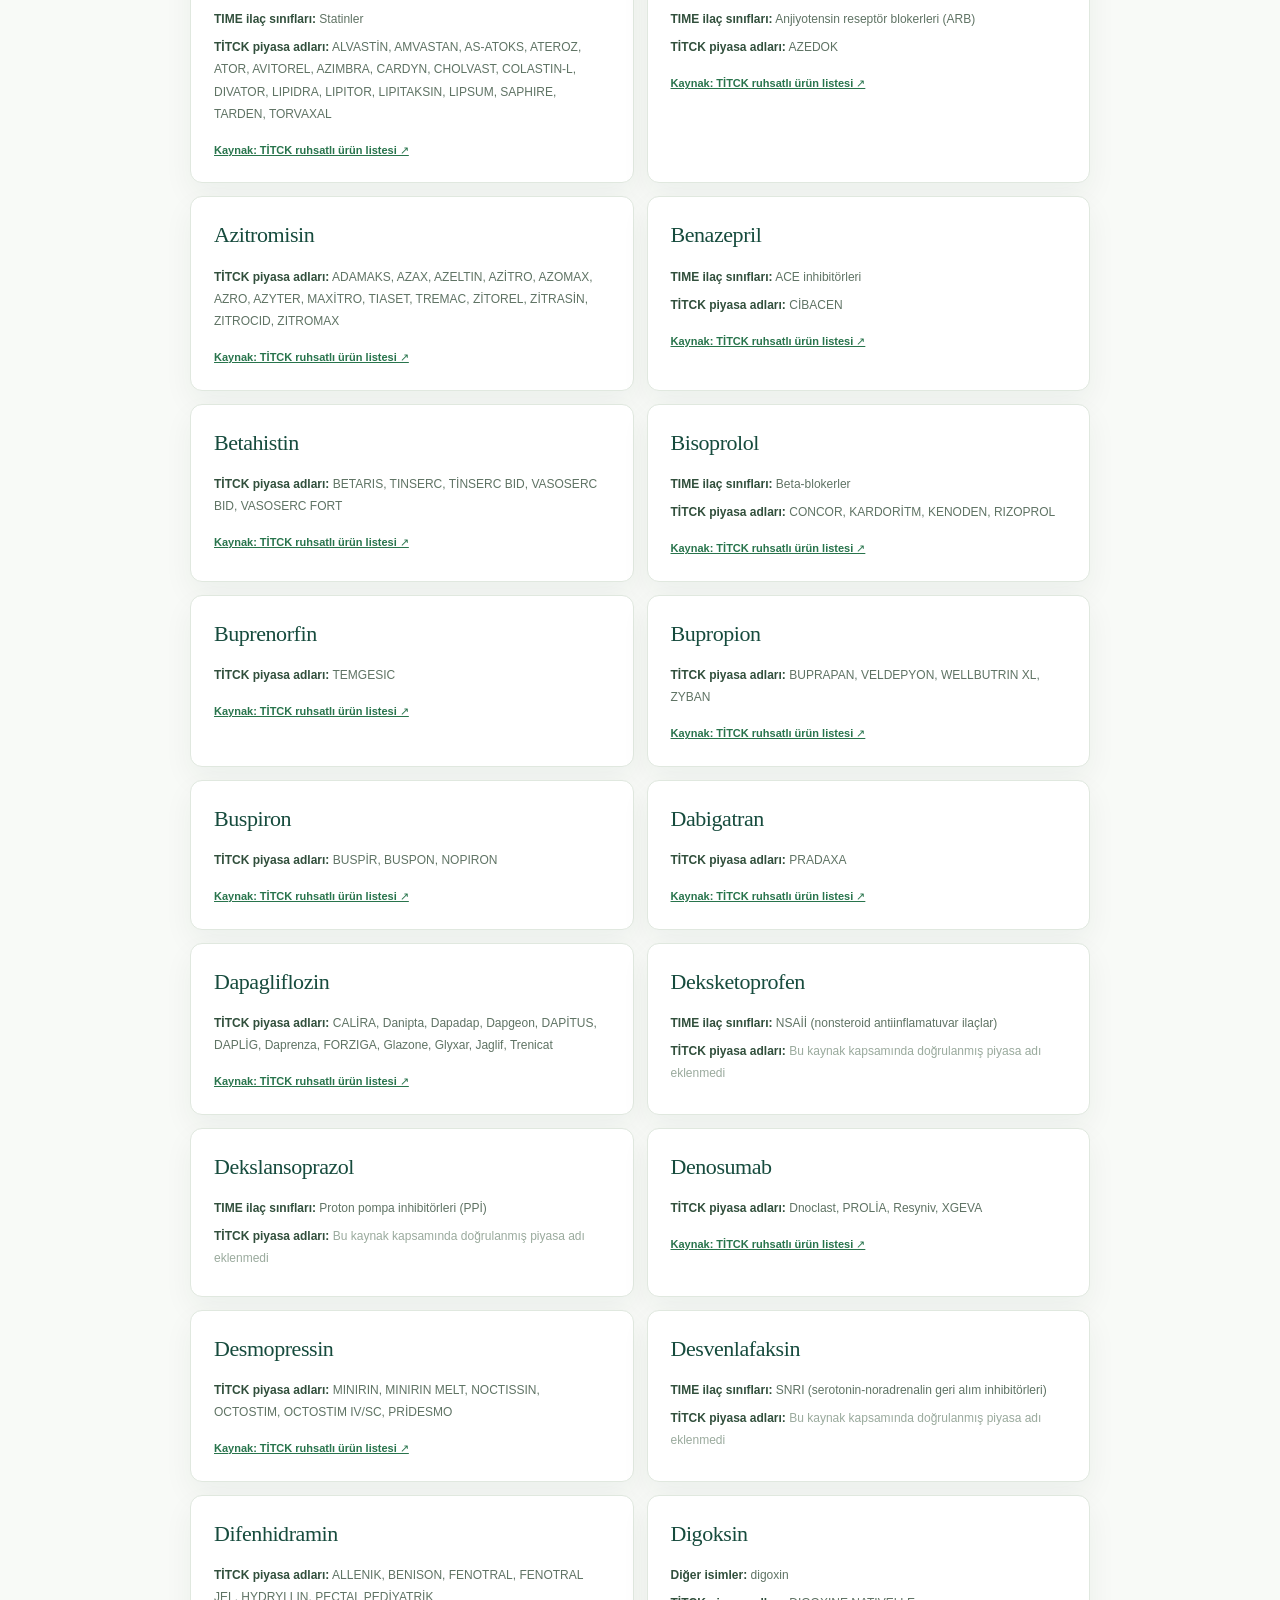
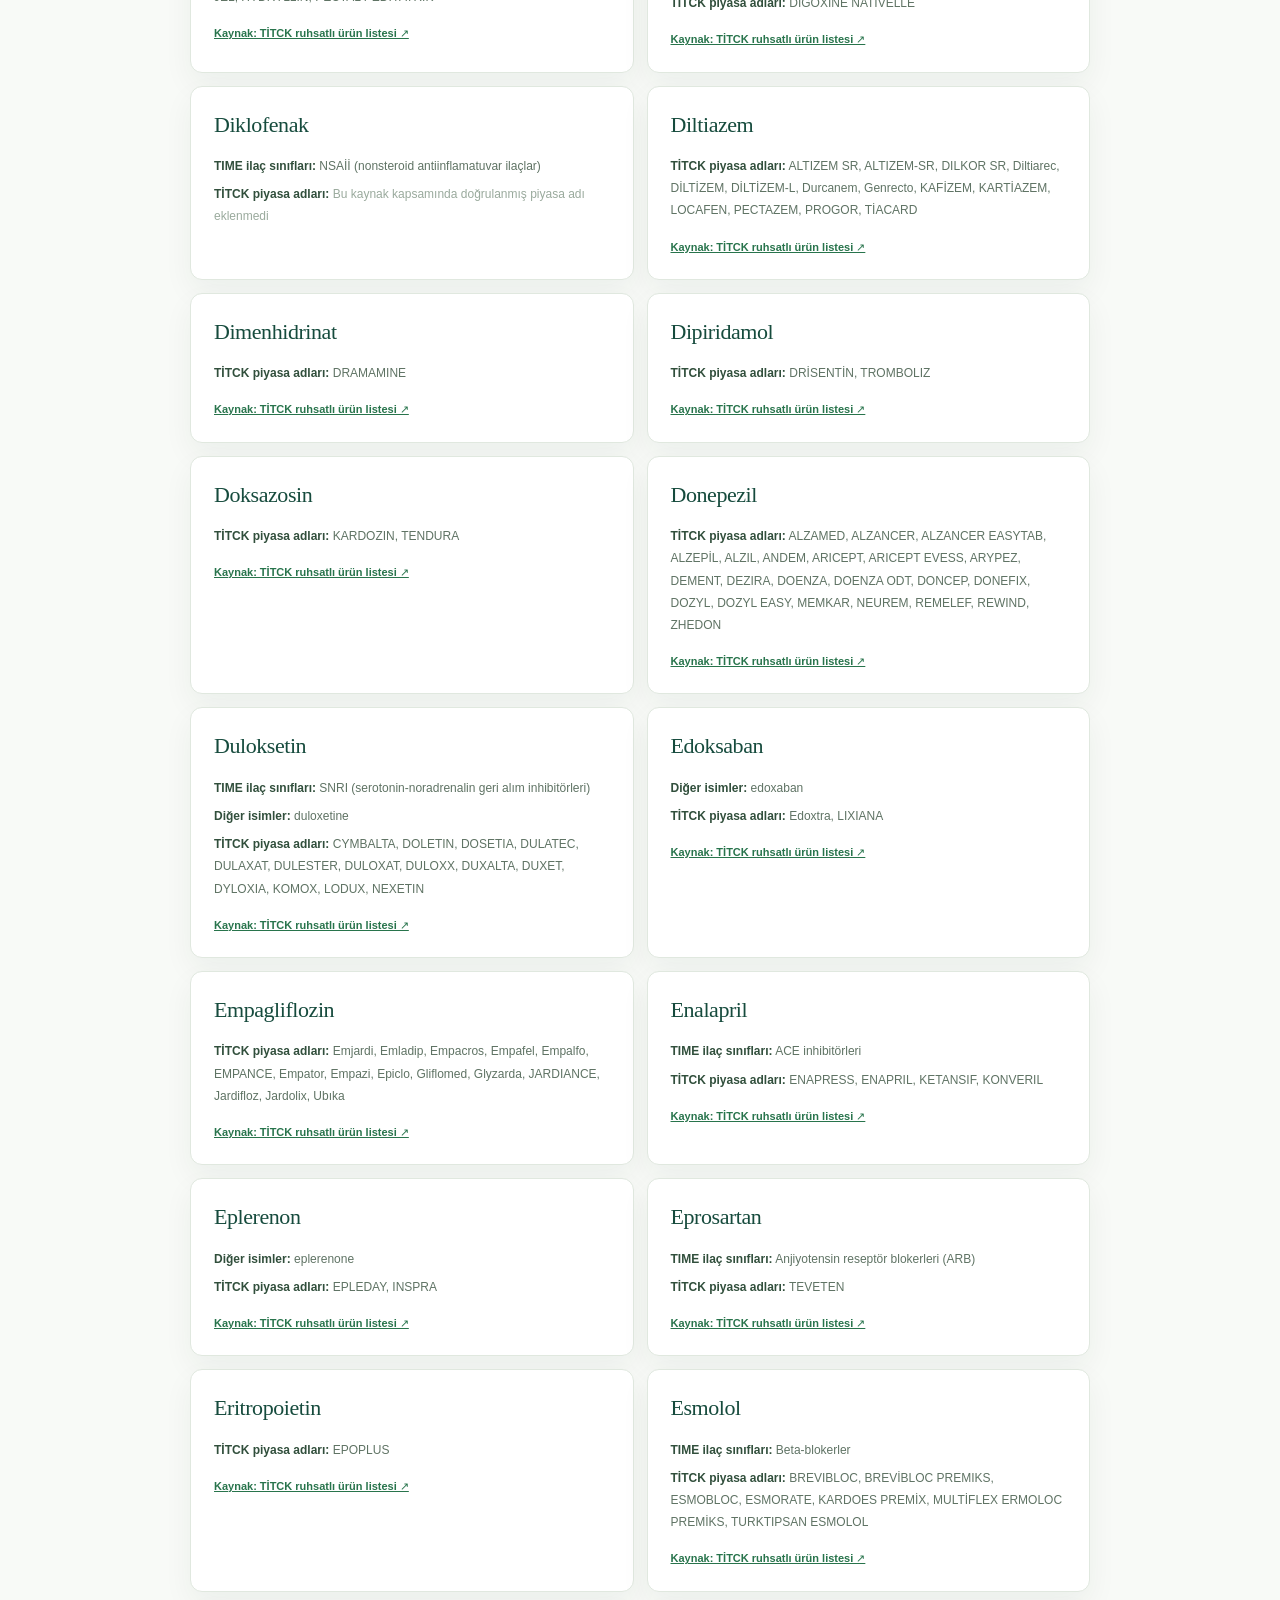
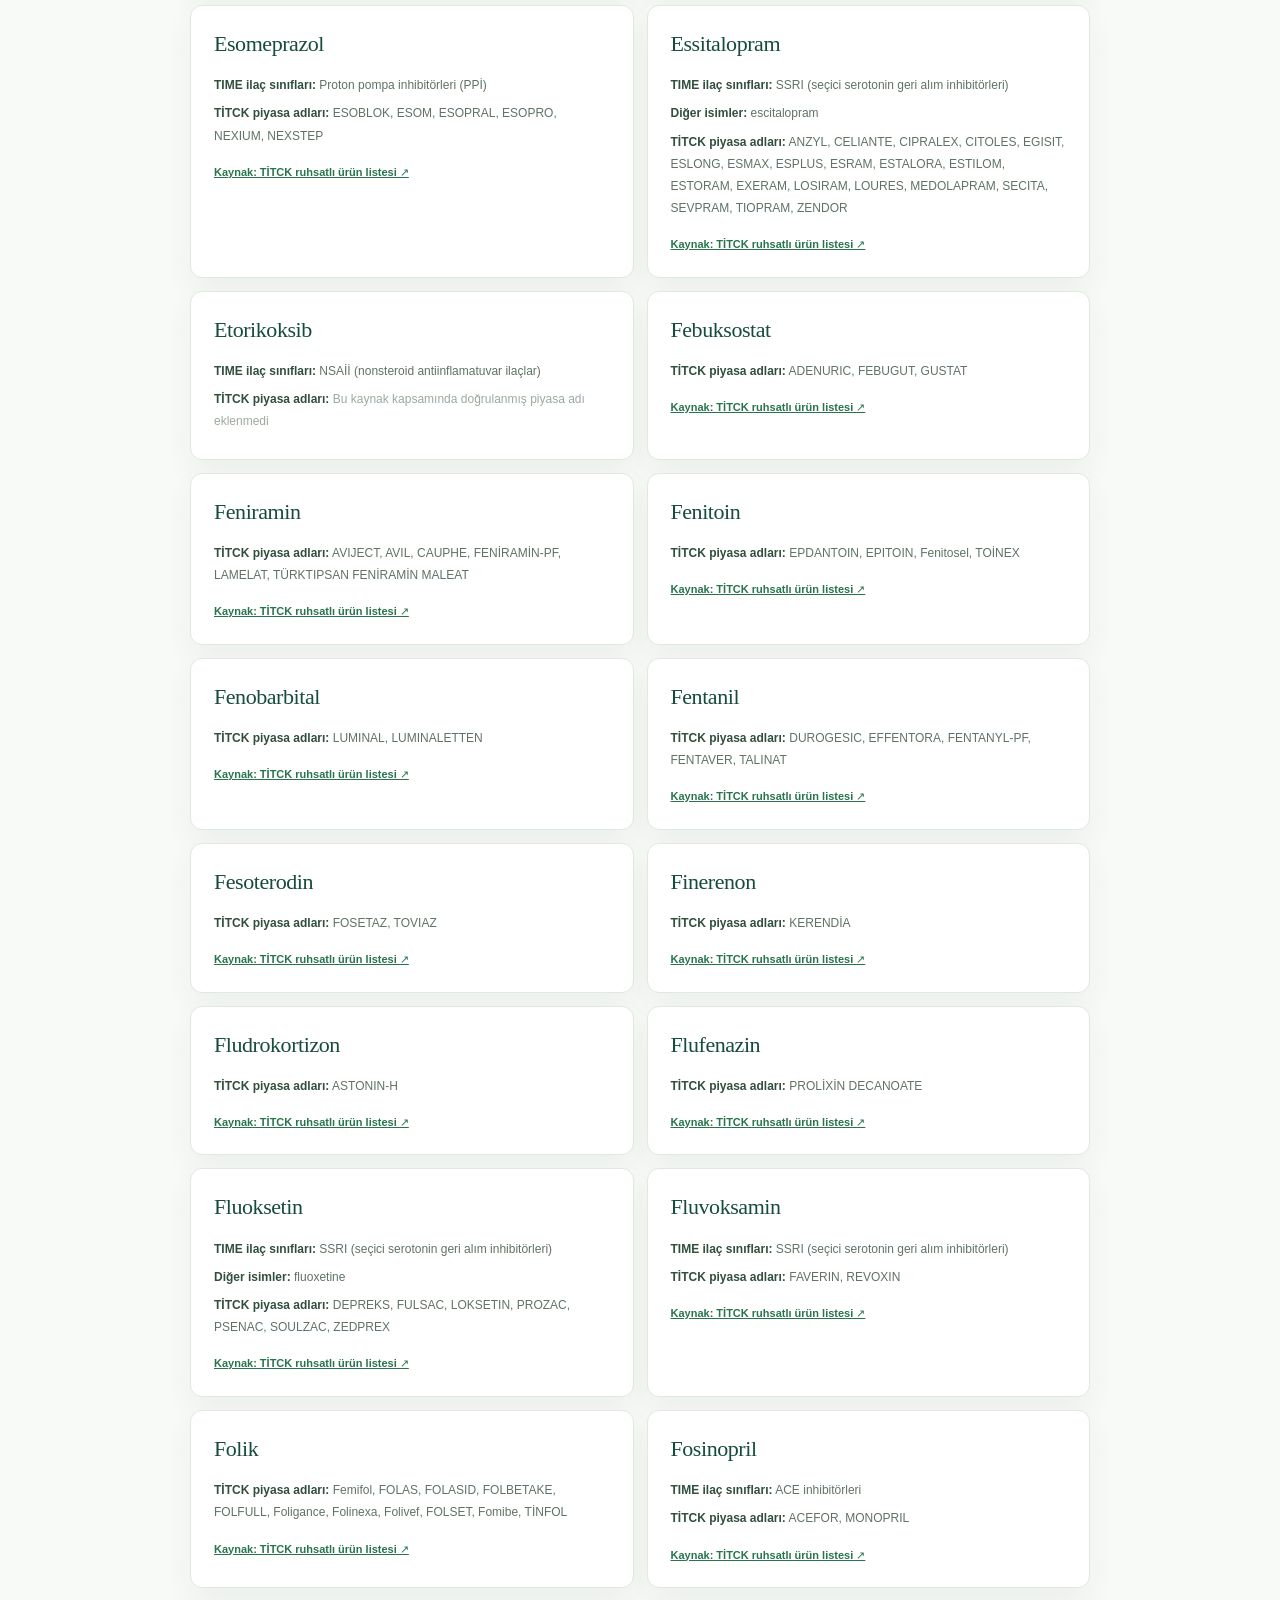
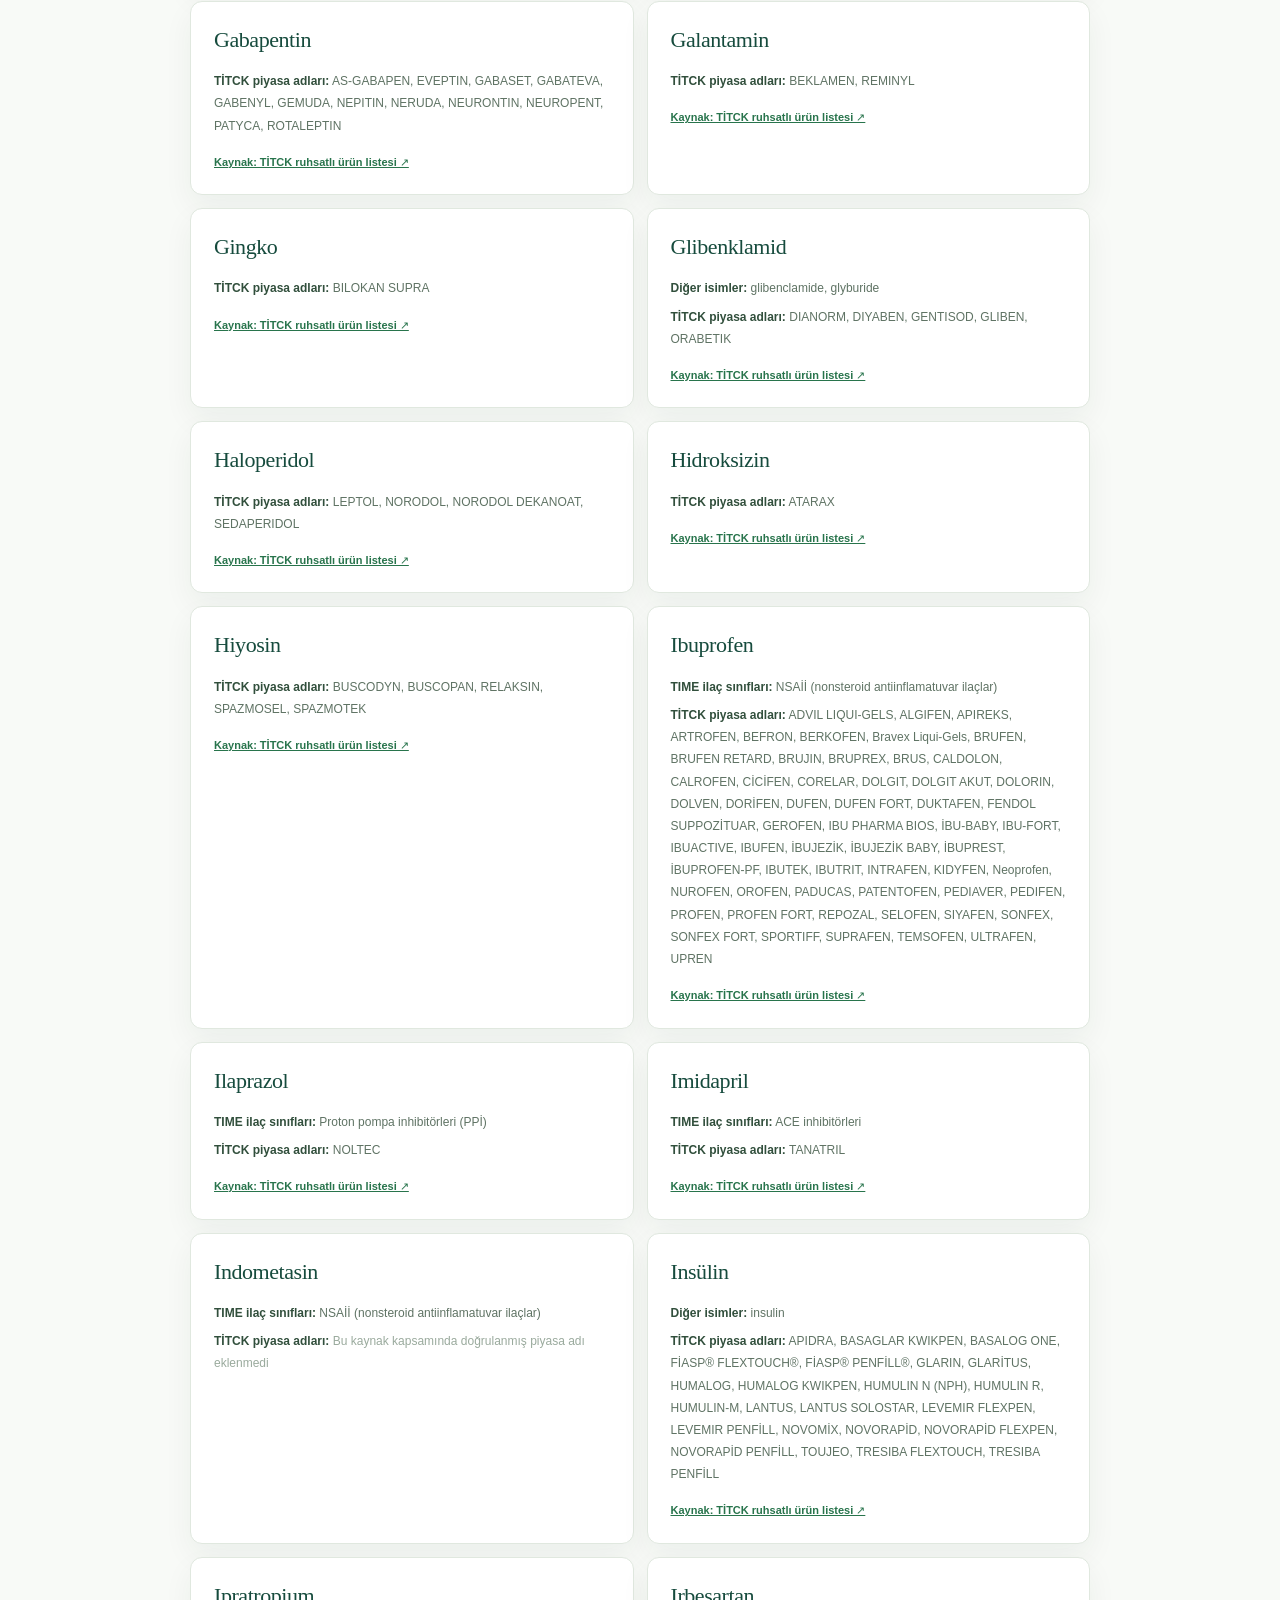
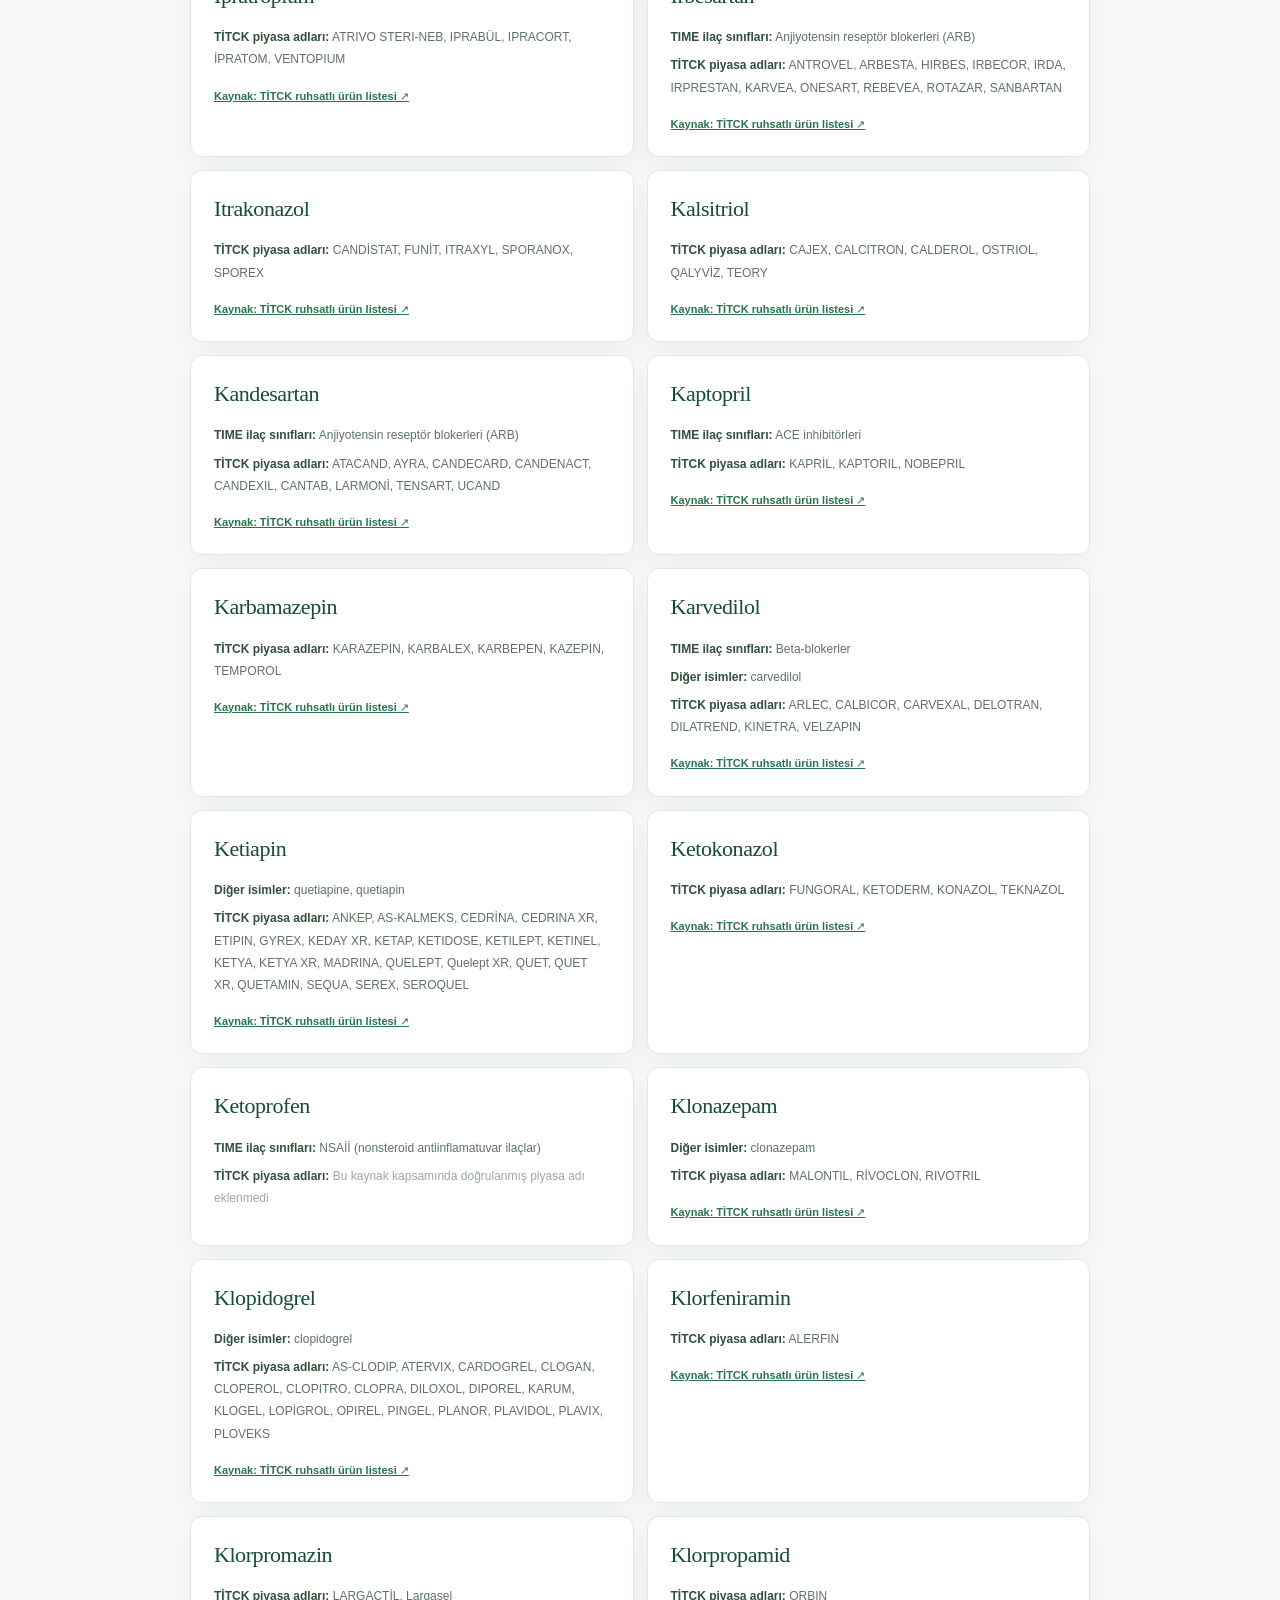
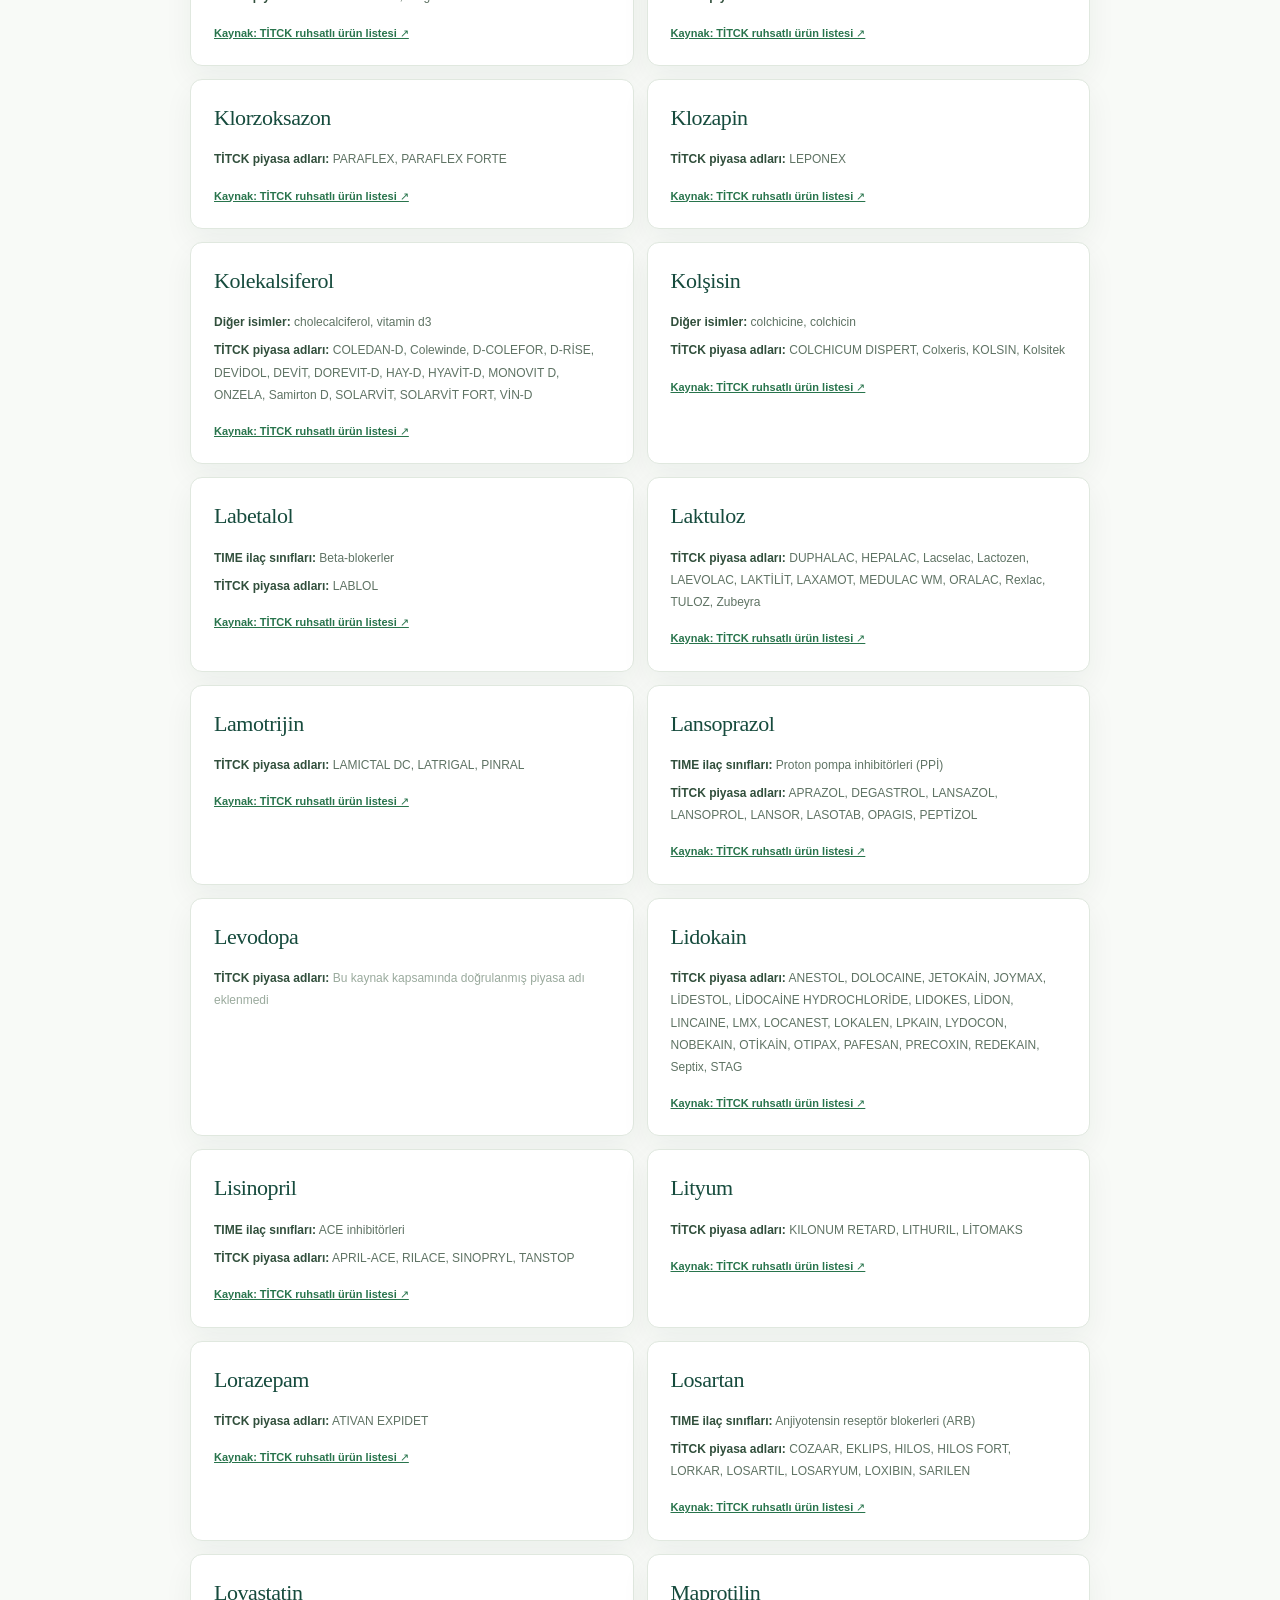
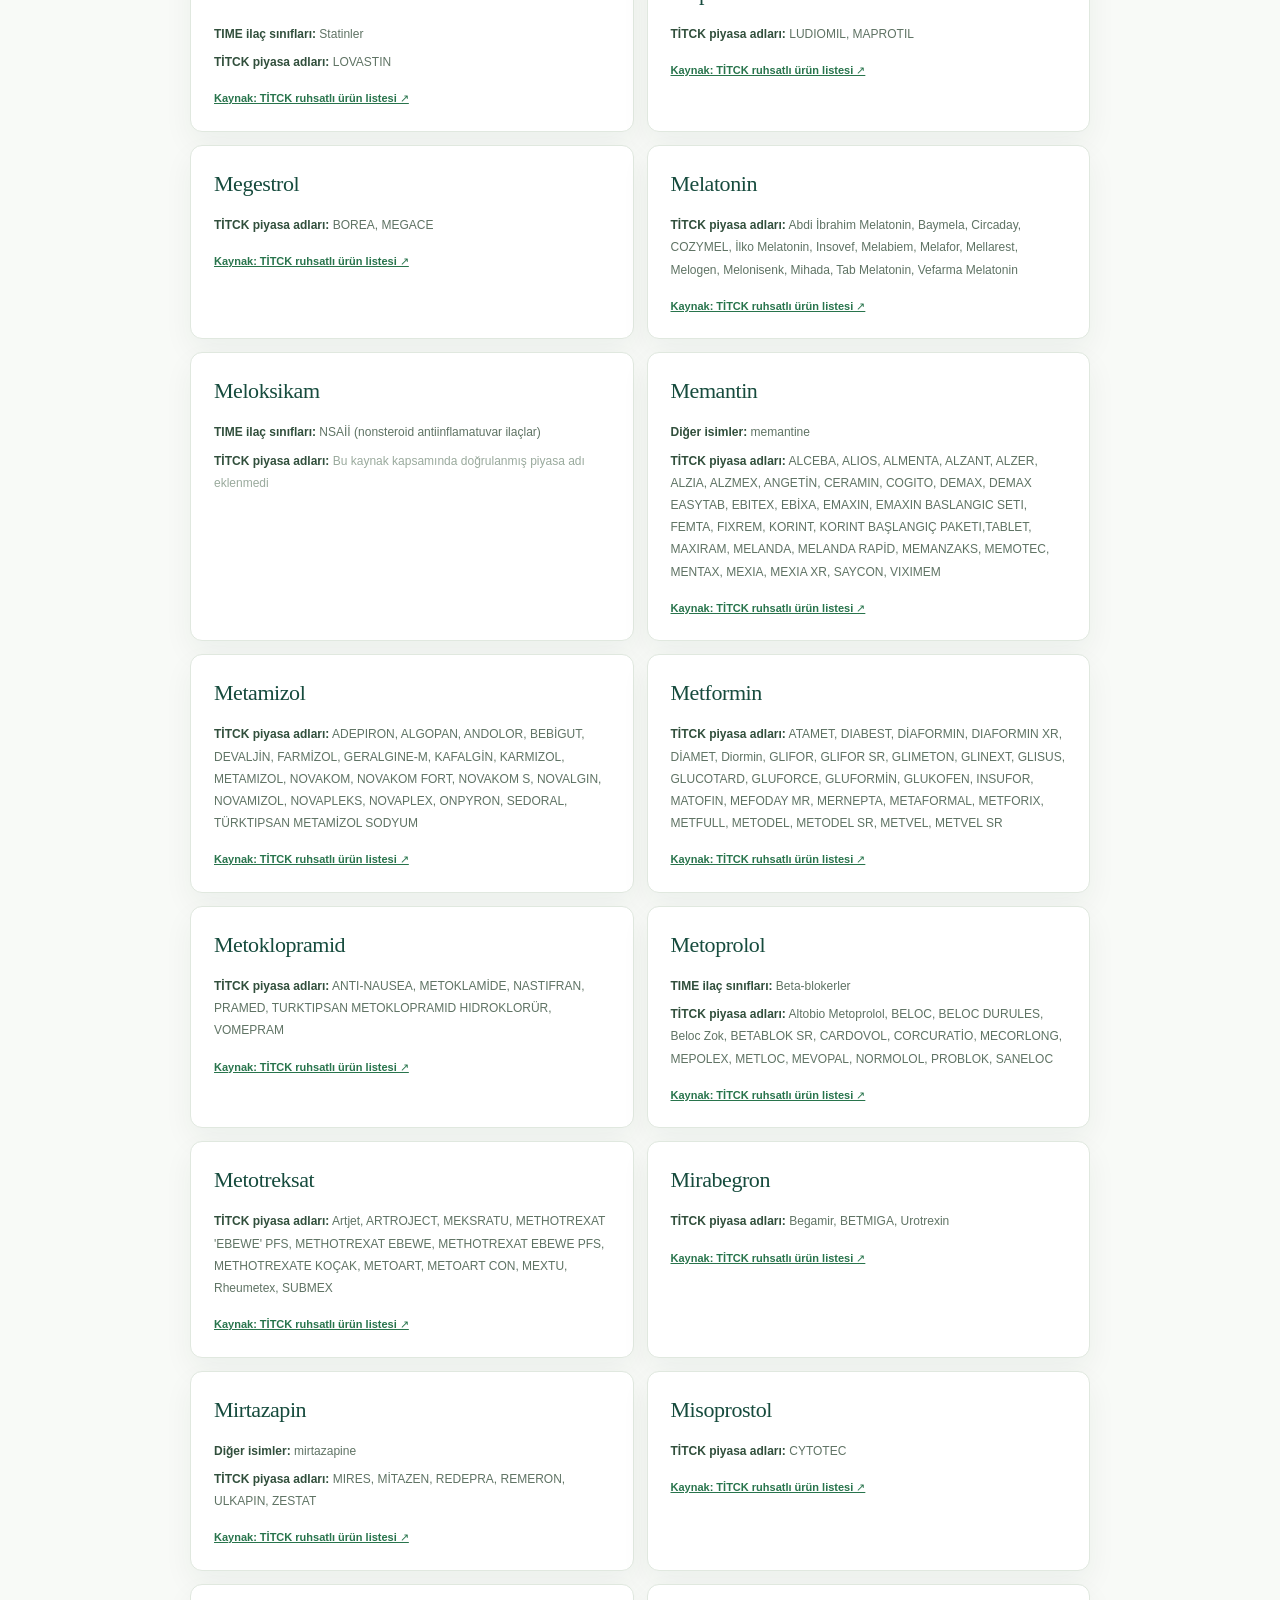
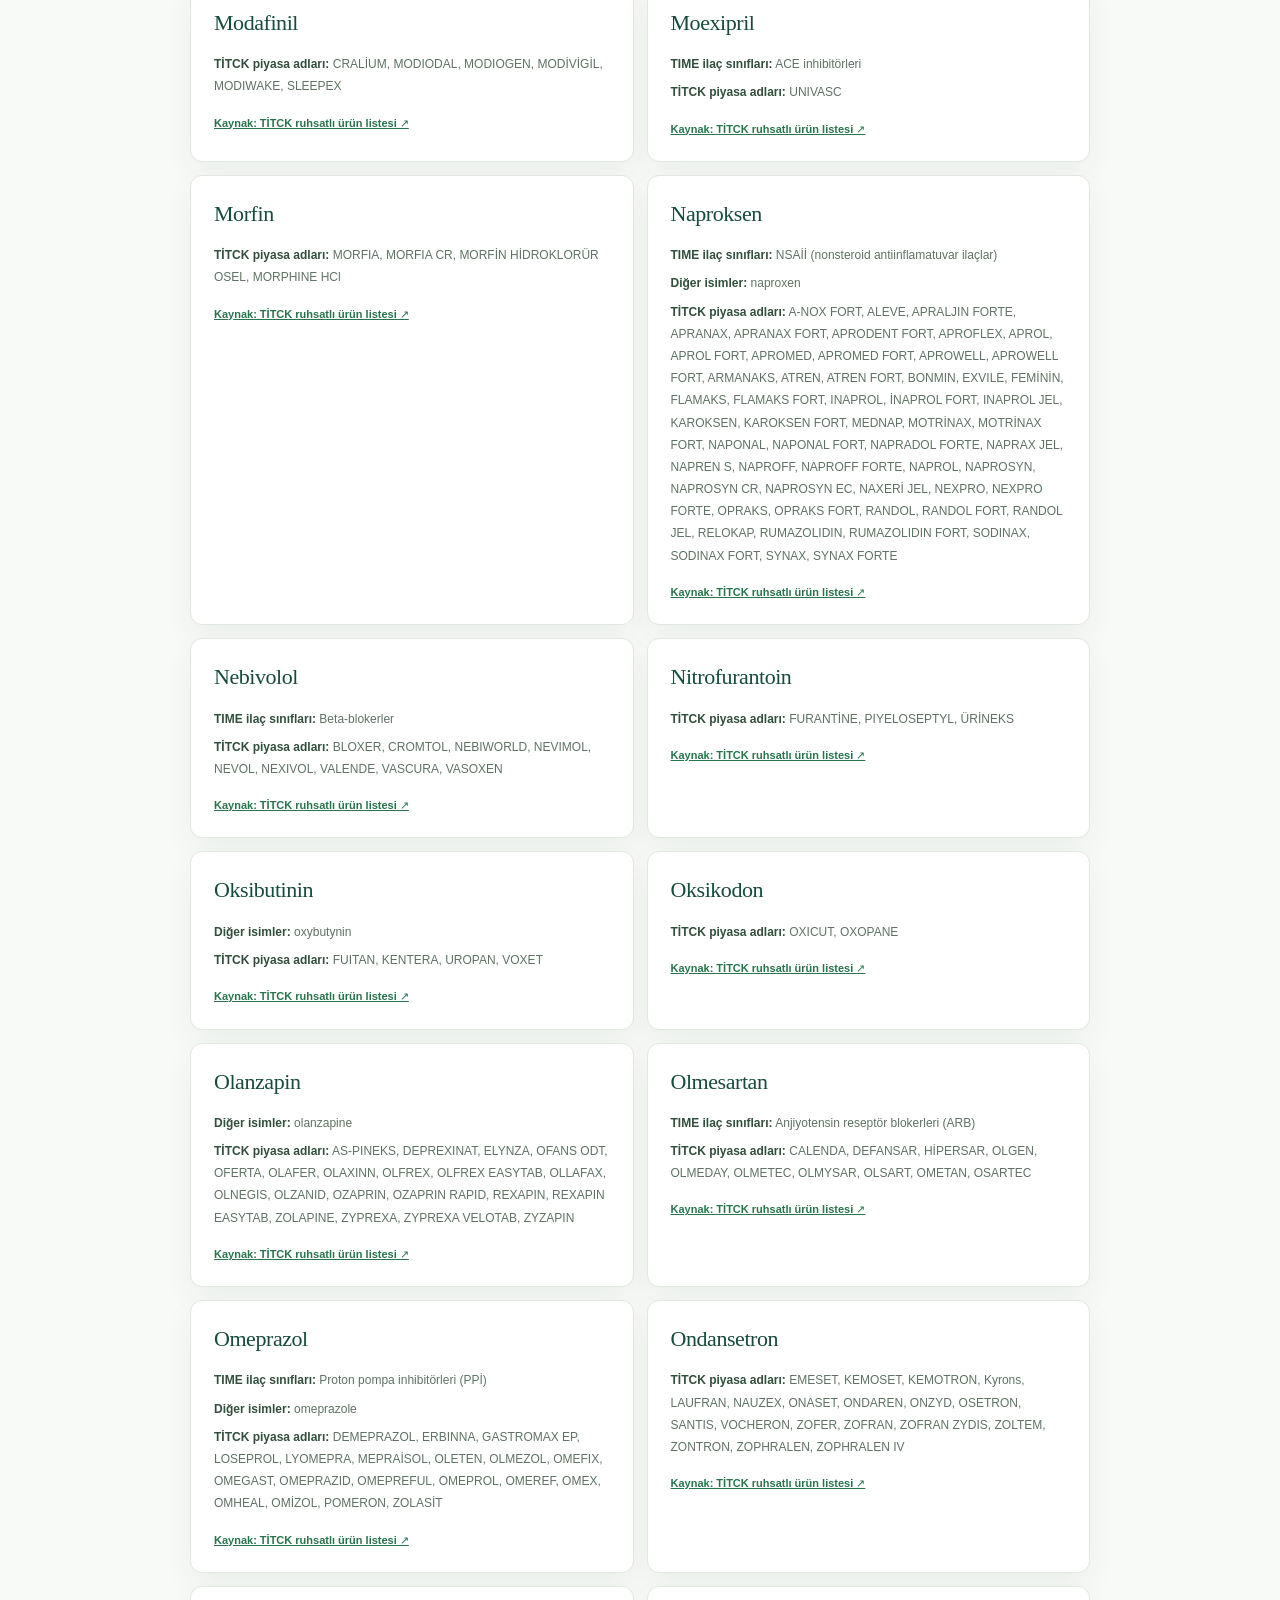
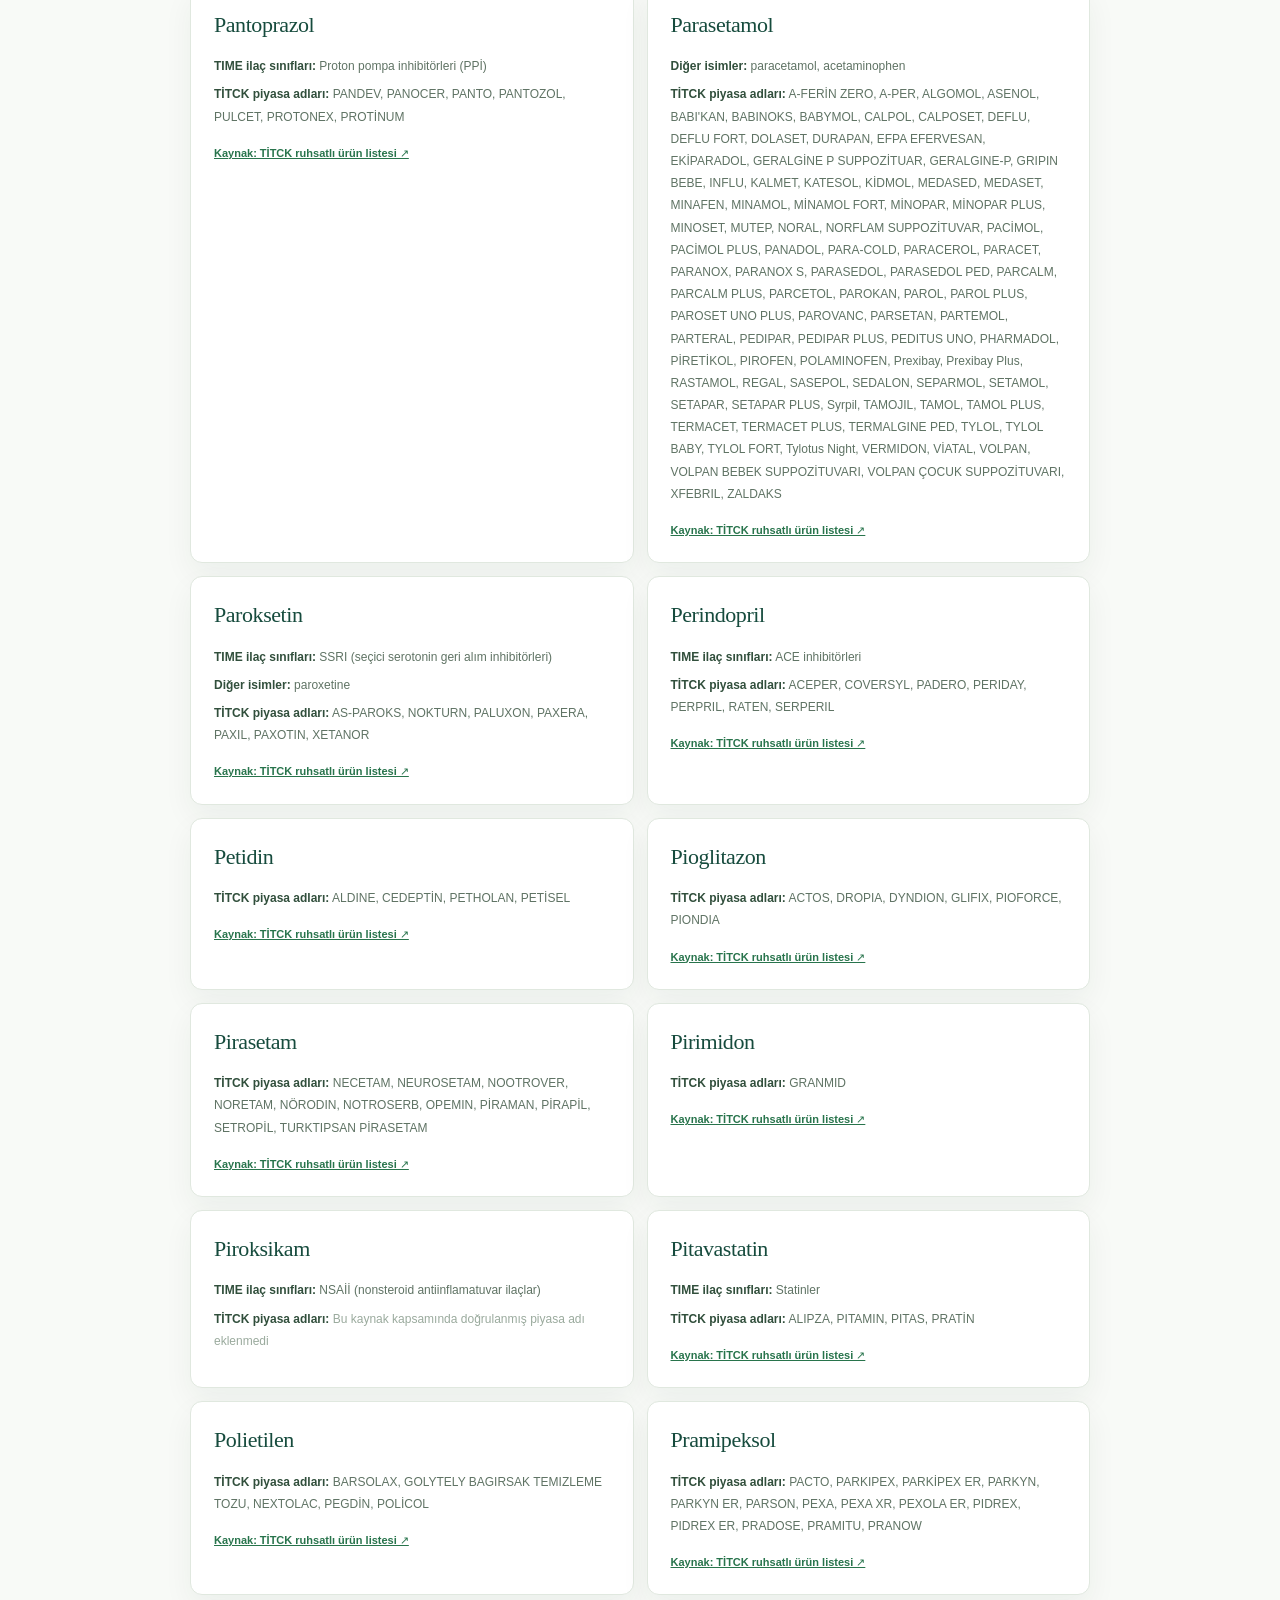
==== commit 249a2c28: "Clarify TIME-mentioned ingredient and class-member scope" ====
--- a/ilac-sozlugu.html
+++ b/ilac-sozlugu.html
@@ -17,13 +17,13 @@
   <main class="directory-main">
    <p class="eyebrow">ETKEN MADDE · EŞ ANLAMLILAR · PİYASA ADLARI</p>
    <h1 class="directory-title">İlaç adları sözlüğü</h1>
-   <p class="directory-lead">Arama motorunun kullandığı etken madde, İngilizce isim ve piyasa adı eşleştirmeleri. Bu sözlük yalnızca <strong>2024 TIME-to-START / TIME-to-STOP metninde açıkça adı geçen etken maddeler</strong> için TİTCK ruhsatlı ürün listesinden seçilen, ruhsatı askıda olmayan tek etken maddeli ürünlerin piyasa adlarını içerir. Tüm Türkiye ilaçlarını veya kombinasyon ürünlerini kapsamaz.</p>
+   <p class="directory-lead">Arama motorunun kullandığı etken madde, İngilizce isim ve piyasa adı eşleştirmeleri. Bu sözlük <strong>2024 TIME-to-START / TIME-to-STOP metninde açıkça adı geçen etken maddeleri ve kriterde anılan ilaç sınıflarının doğrulanmış üyelerini</strong> içerir. Piyasa adları, TİTCK ruhsatlı ürün listesindeki ruhsatı askıda olmayan tek etken maddeli ürünlerden seçilmiştir. Tüm Türkiye ilaçlarını veya kombinasyon ürünlerini kapsamaz.</p>
    <p class="directory-caveat"><strong>Kaynak:</strong> <a href="https://www.titck.gov.tr/dinamikmodul/85" target="_blank" rel="noopener noreferrer">TİTCK Ruhsatlı Ürünler Listesi</a>. Yüklenen dosyanın adı 06.11.2026 tarihlidir; TİTCK sayfasında görülen son yayımlanma tarihi 30.10.2026’dır. Eşleştirmeler otomatik çıkarılmıştır, klinik doğrulama sürmektedir.</p>
    <div class="directory-count" id="dictionary-count" aria-live="polite">İlaç sözlüğü yükleniyor…</div>
    <label class="sr-only" for="dictionary-search">İlaç sözlüğünde ara</label>
    <input id="dictionary-search" class="directory-input" type="search" placeholder="Etken madde, İngilizce ad veya piyasa adı ara...">
    <div id="dictionary-results" class="directory-results"></div>
-   <p class="directory-caveat">Kaynaklar, eşleştirmelerin doğrulanması içindir. Bir ürünün burada bulunması satışta olduğu, temin edilebildiği ya da belirli hasta için uygun olduğu anlamına gelmez. Güncel durum için TİTCK ve ürün KÜB'ü incelenmelidir. Bir ilacın adının sözlükte bulunması, tüm TIME sınıf kriterlerini otomatik kapsadığı anlamına gelmez.</p>
+   <p class="directory-caveat">Kaynaklar, eşleştirmelerin doğrulanması içindir. Bir ürünün burada bulunması satışta olduğu, temin edilebildiği ya da belirli hasta için uygun olduğu anlamına gelmez. Güncel durum için TİTCK ve ürün KÜB'ü incelenmelidir. İlaç sınıfı eşleşmeleri, ilgili TIME kriterine ulaşmak içindir; kriterdeki endikasyon, kontrendikasyon ve diğer klinik koşullar ayrıca değerlendirilmelidir.</p>
   </main>
  </div>
 </body>
